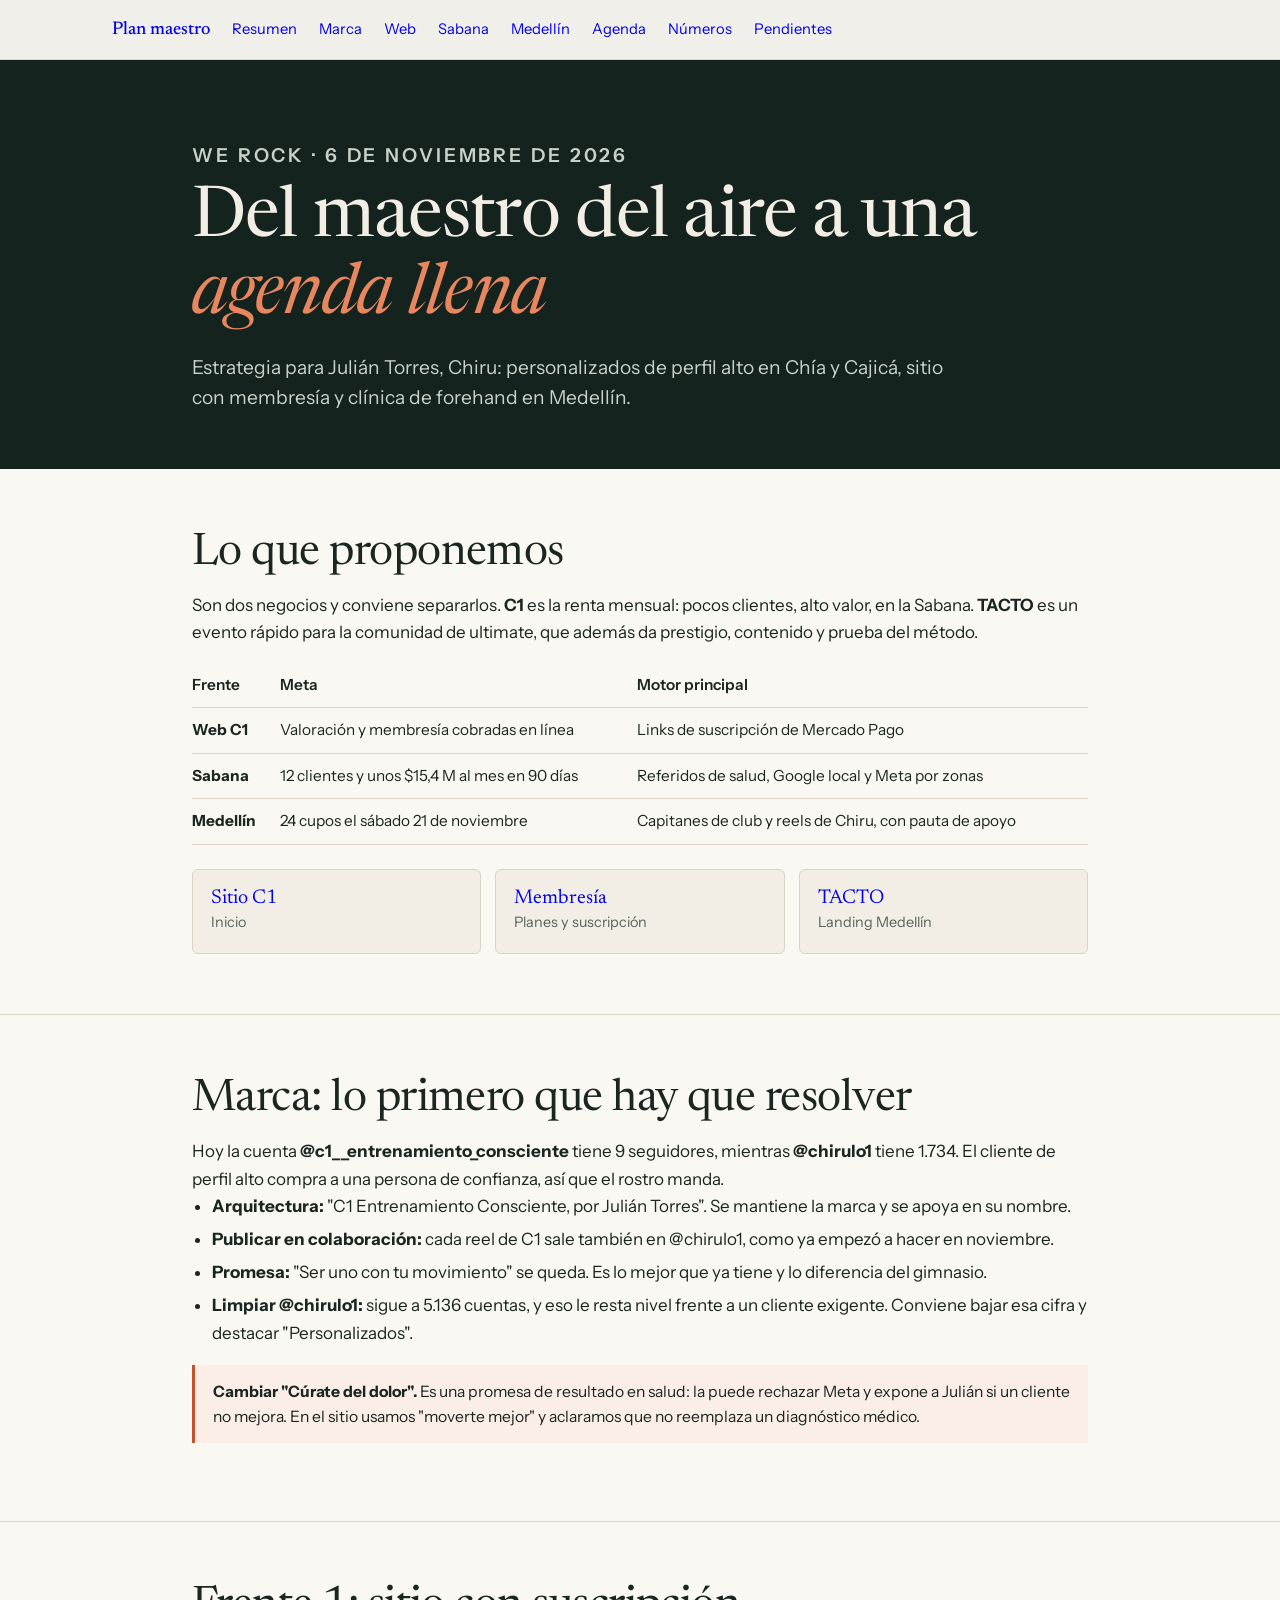
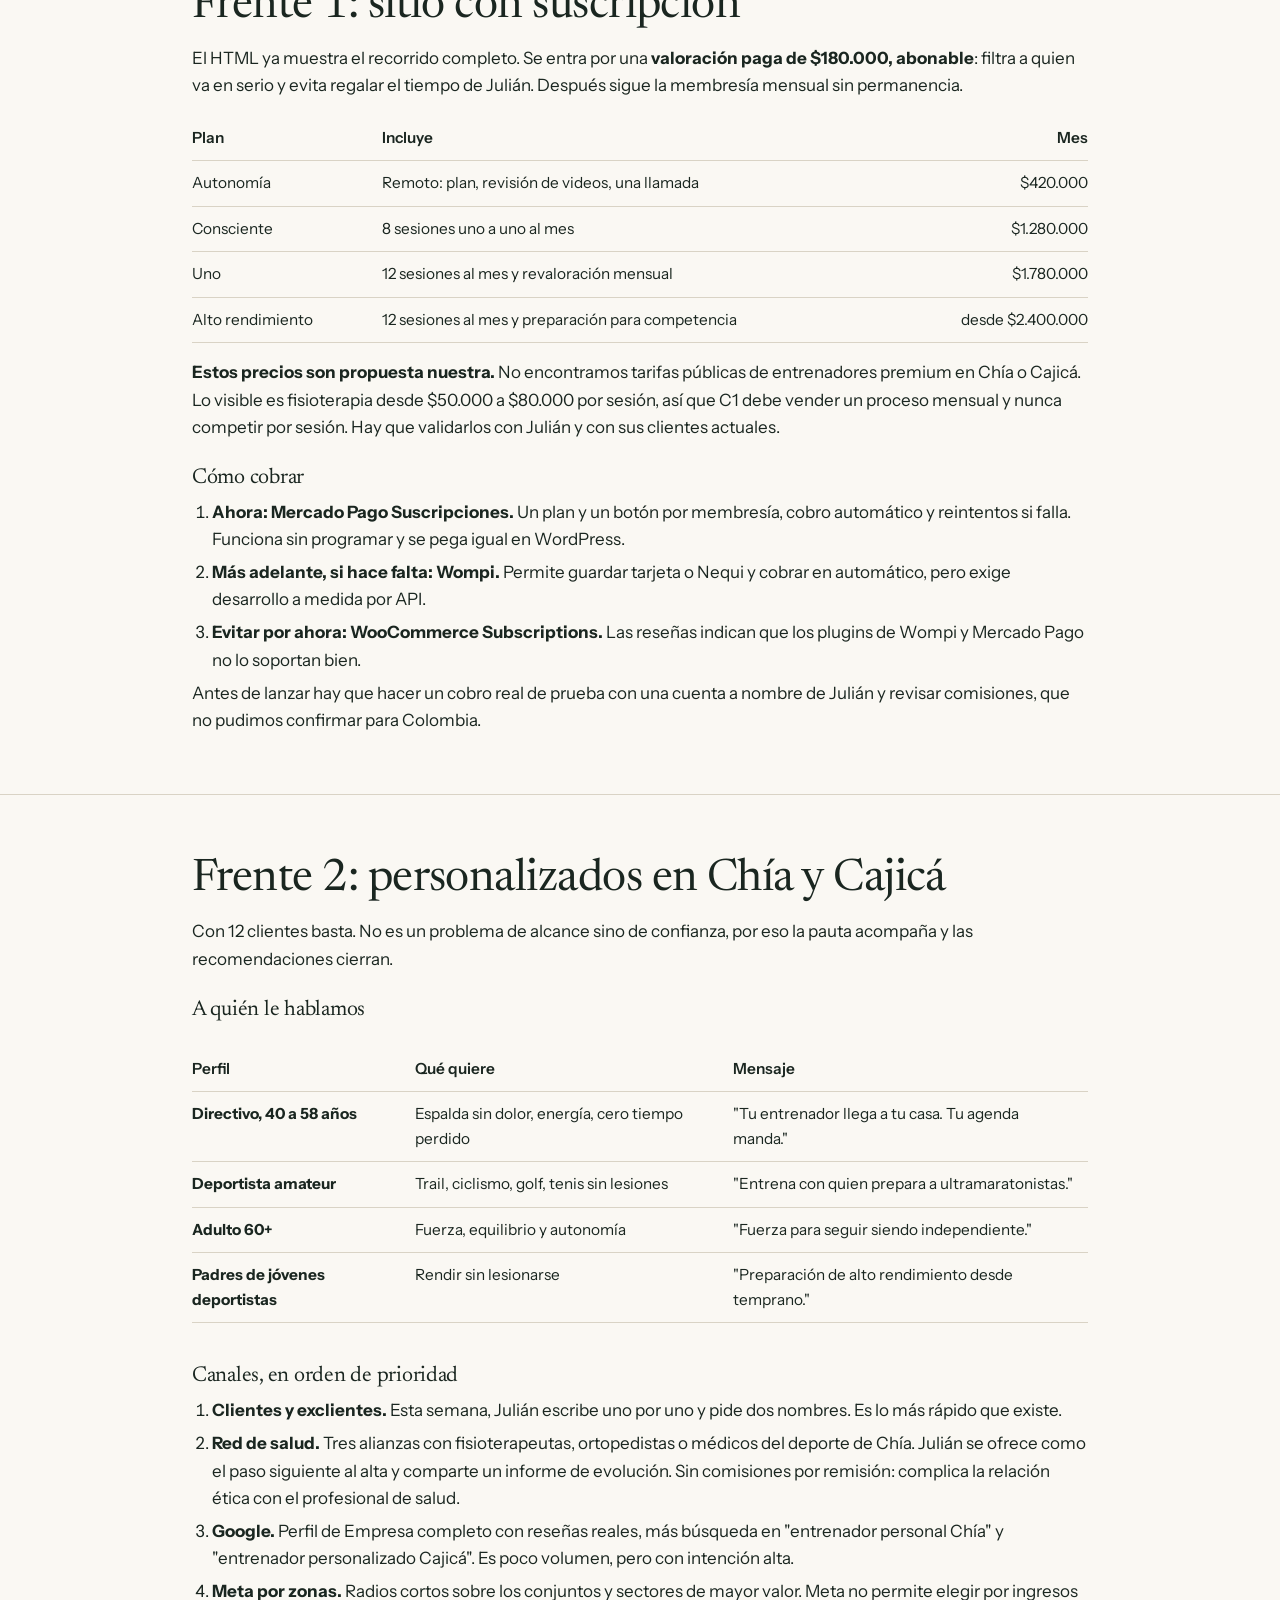
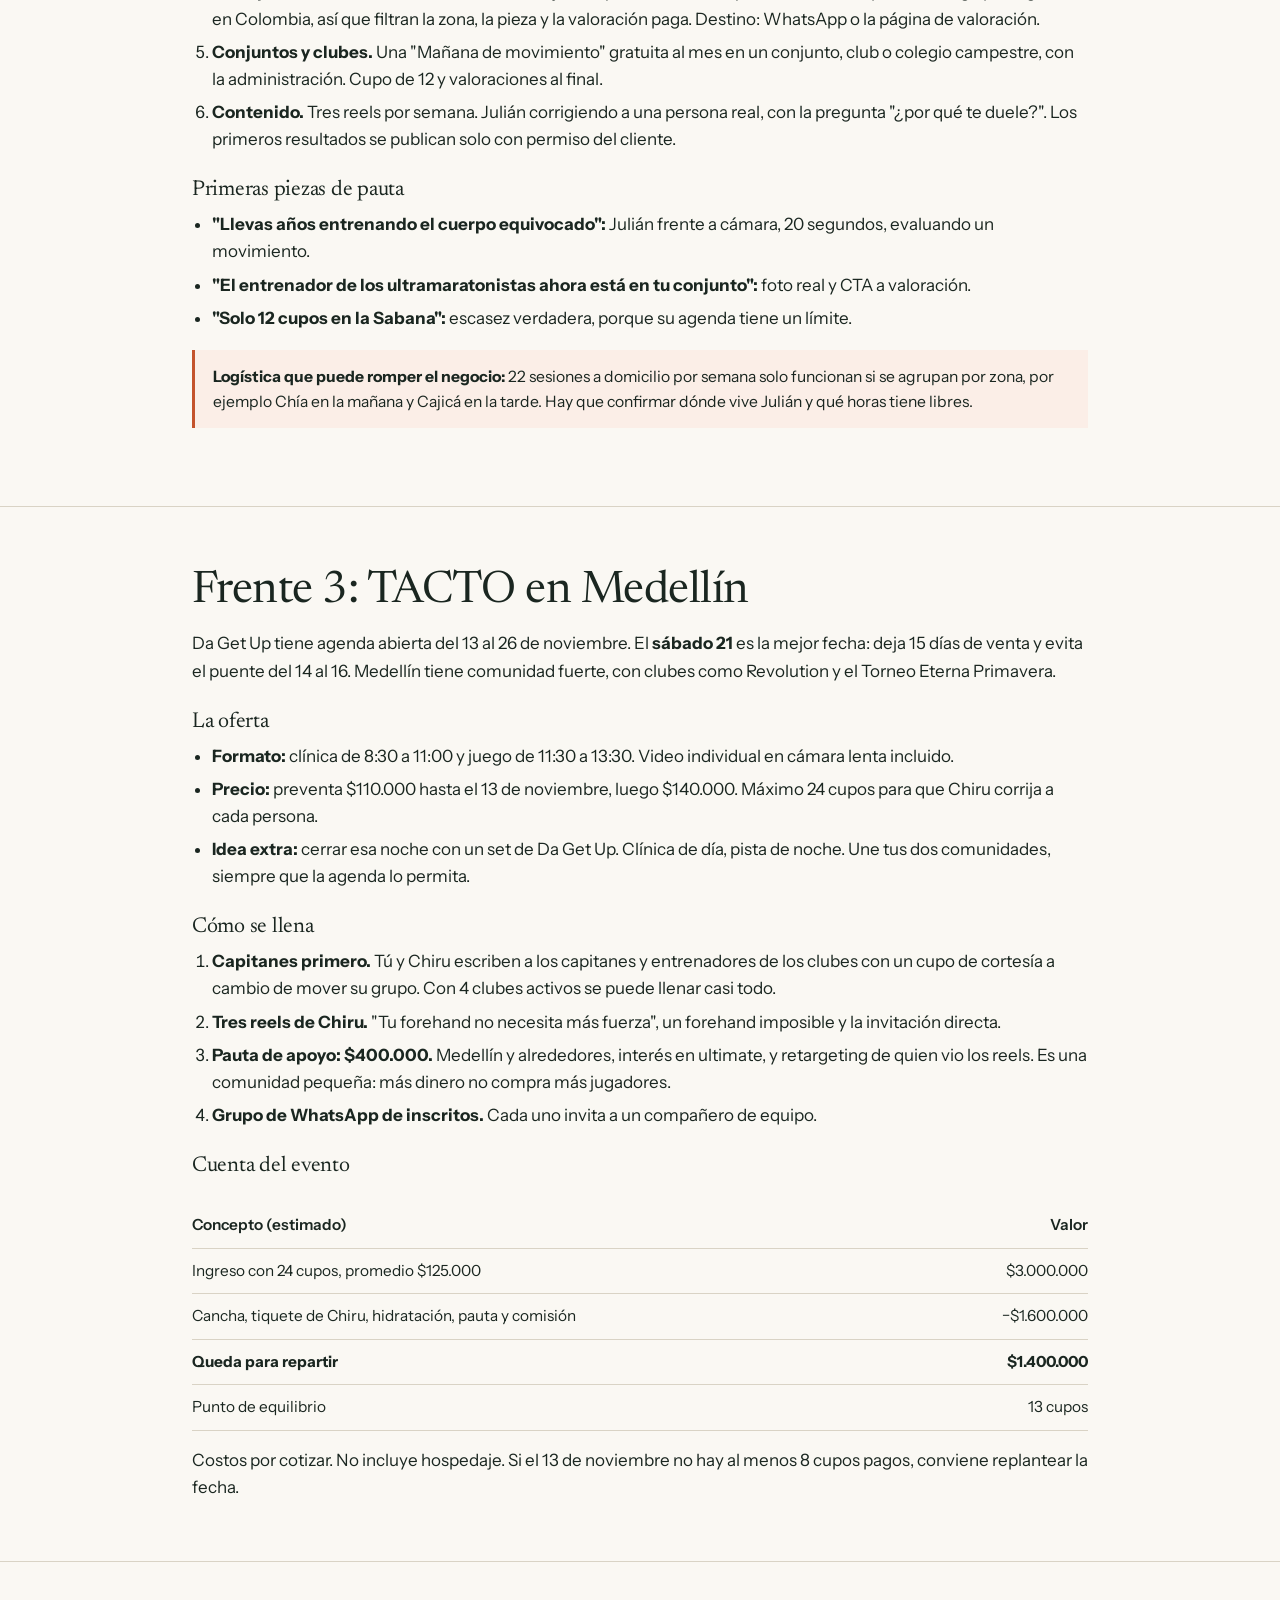
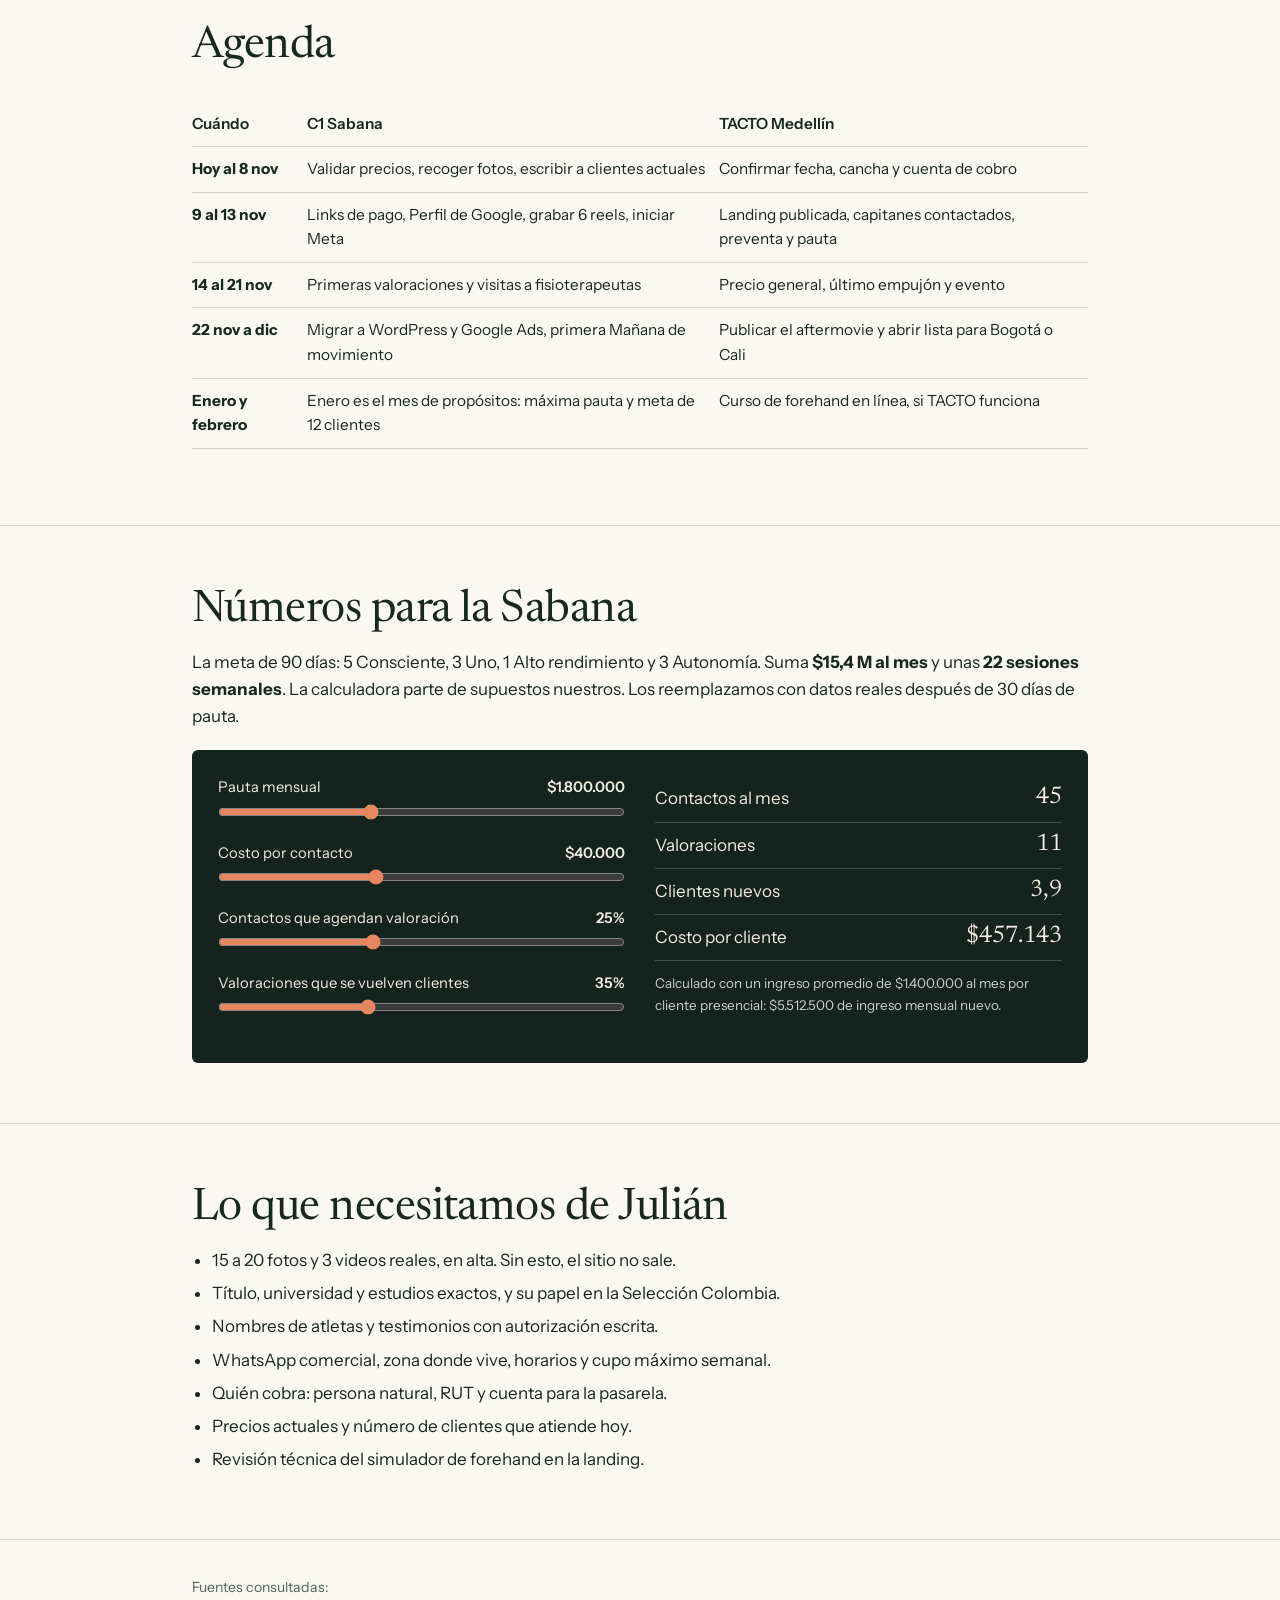
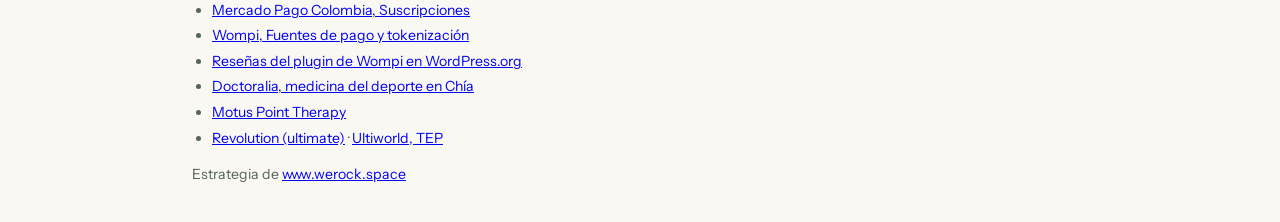
==== estrategia/index.html @ 550014c7 "Plan maestro Chiru: estrategia, demos y kit de arranque Co-Authored-By: Claude Opus 5.5 <noreply@ant" ====
<!DOCTYPE html>
<html lang="es-CO">
<head>
<meta charset="utf-8">
<meta name="viewport" content="width=device-width,initial-scale=1">
<title>Chiru · Estrategia We Rock</title>
<meta name="robots" content="noindex">
<link rel="preconnect" href="https://fonts.googleapis.com">
<link rel="preconnect" href="https://fonts.gstatic.com" crossorigin>
<link href="https://fonts.googleapis.com/css2?family=Instrument+Sans:wght@400;600&family=Newsreader:ital,opsz,wght@0,6..72,300..500;1,6..72,300..500&display=swap" rel="stylesheet">
<style>
:root{--pino:#14231d;--hueso:#f2eee5;--papel:#faf8f3;--linea:#d9d3c5;--arcilla:#c4532c;--texto:#1a2620;--suave:#55635b;--nav:60px}
*{box-sizing:border-box;margin:0}
html{scroll-behavior:smooth;scroll-padding-top:calc(var(--nav) + 16px)}
body{font:400 17px/1.6 'Instrument Sans',system-ui,sans-serif;color:var(--texto);background:var(--papel)}
h1,h2,h3{font-family:'Newsreader',Georgia,serif;font-weight:400;line-height:1.1;letter-spacing:-.012em}
h1{font-size:clamp(2.6rem,6vw,4.4rem)}
h2{font-size:clamp(1.9rem,3.6vw,2.8rem);margin-bottom:14px}
h3{font-size:1.35rem;margin:26px 0 8px}
em{color:var(--arcilla)}
.wrap{max-width:940px;margin:0 auto;padding:0 22px}
.nav{position:fixed;inset:0 0 auto 0;height:var(--nav);background:rgba(250,248,243,.96);border-bottom:1px solid var(--linea);z-index:20;overflow-x:auto}
.nav .wrap{max-width:1100px;height:100%;display:flex;align-items:center;gap:22px;white-space:nowrap;font-size:.92rem}
.nav a{text-decoration:none}.nav a:hover{color:var(--arcilla)}
.nav b{font-family:'Newsreader',serif;font-weight:500;font-size:1.15rem}
header.portada{padding:calc(var(--nav) + 64px) 0 56px;background:var(--pino);color:var(--hueso)}
header.portada p{color:#c9d2ca;font-size:1.2rem;margin-top:16px;max-width:60ch}
header.portada em{color:#e8875f}
.eyebrow{font-size:.76rem;font-weight:600;letter-spacing:.15em;text-transform:uppercase;color:#7b8f82;margin-bottom:10px}
section{padding:60px 0;border-bottom:1px solid var(--linea)}
p+p{margin-top:12px}
ul,ol{padding-left:20px}li{margin-bottom:6px}
.demos{display:grid;grid-template-columns:repeat(3,1fr);gap:14px;margin-top:24px}
.demos a{display:block;background:var(--hueso);border:1px solid var(--linea);border-radius:6px;padding:18px;text-decoration:none}
.demos a:hover{border-color:var(--arcilla)}
.demos b{display:block;font:400 1.25rem 'Newsreader',serif}
.demos span{font-size:.9rem;color:var(--suave)}
.alerta{background:#fbeee7;border-left:3px solid var(--arcilla);padding:14px 18px;margin:18px 0;font-size:.98rem}
table{width:100%;border-collapse:collapse;margin:16px 0;font-size:.96rem}
th,td{text-align:left;padding:10px 12px 10px 0;border-bottom:1px solid var(--linea);vertical-align:top}
th{font-weight:600}
td.n,th.n{text-align:right;white-space:nowrap;padding-right:0}
.scroll{overflow-x:auto}
.calc{background:var(--pino);color:var(--hueso);border-radius:6px;padding:26px;margin-top:20px;display:grid;grid-template-columns:1fr 1fr;gap:30px}
.calc label{display:block;font-size:.92rem;margin-bottom:14px}
.calc output{float:right;font-weight:600}
.calc input{width:100%;accent-color:#e8875f;margin-top:4px}
.res div{display:flex;justify-content:space-between;padding:9px 0;border-bottom:1px solid #3b5247}
.res strong{font:400 1.5rem 'Newsreader',serif}
.res small{display:block;color:#c9d2ca;margin-top:12px;font-size:.84rem}
footer{padding:36px 0;font-size:.88rem;color:var(--suave)}
footer li{margin-bottom:3px}
@media (max-width:720px){.demos,.calc{grid-template-columns:1fr}}
</style>
</head>
<body>
<div class="nav"><div class="wrap"><b><a href="../index.html">Plan maestro</a></b><a href="#resumen">Resumen</a><a href="#marca">Marca</a><a href="#web">Web</a><a href="#sabana">Sabana</a><a href="#medellin">Medellín</a><a href="#agenda">Agenda</a><a href="#numeros">Números</a><a href="#necesito">Pendientes</a></div></div>

<header class="portada"><div class="wrap">
  <p class="eyebrow">We Rock · 6 de noviembre de 2026</p>
  <h1>Del maestro del aire a una <em>agenda llena</em></h1>
  <p>Estrategia para Julián Torres, Chiru: personalizados de perfil alto en Chía y Cajicá, sitio con membresía y clínica de forehand en Medellín.</p>
</div></header>

<main>
<section id="resumen"><div class="wrap">
  <h2>Lo que proponemos</h2>
  <p>Son dos negocios y conviene separarlos. <b>C1</b> es la renta mensual: pocos clientes, alto valor, en la Sabana. <b>TACTO</b> es un evento rápido para la comunidad de ultimate, que además da prestigio, contenido y prueba del método.</p>
  <table>
    <tr><th>Frente</th><th>Meta</th><th>Motor principal</th></tr>
    <tr><td><b>Web C1</b></td><td>Valoración y membresía cobradas en línea</td><td>Links de suscripción de Mercado Pago</td></tr>
    <tr><td><b>Sabana</b></td><td>12 clientes y unos $15,4 M al mes en 90 días</td><td>Referidos de salud, Google local y Meta por zonas</td></tr>
    <tr><td><b>Medellín</b></td><td>24 cupos el sábado 21 de noviembre</td><td>Capitanes de club y reels de Chiru, con pauta de apoyo</td></tr>
  </table>
  <div class="demos">
    <a href="../sitio/index.html"><b>Sitio C1</b><span>Inicio</span></a>
    <a href="../sitio/membresia.html"><b>Membresía</b><span>Planes y suscripción</span></a>
    <a href="../medellin/index.html"><b>TACTO</b><span>Landing Medellín</span></a>
  </div>
</div></section>

<section id="marca"><div class="wrap">
  <h2>Marca: lo primero que hay que resolver</h2>
  <p>Hoy la cuenta <b>@c1__entrenamiento_consciente</b> tiene 9 seguidores, mientras <b>@chirulo1</b> tiene 1.734. El cliente de perfil alto compra a una persona de confianza, así que el rostro manda.</p>
  <ul>
    <li><b>Arquitectura:</b> "C1 Entrenamiento Consciente, por Julián Torres". Se mantiene la marca y se apoya en su nombre.</li>
    <li><b>Publicar en colaboración:</b> cada reel de C1 sale también en @chirulo1, como ya empezó a hacer en noviembre.</li>
    <li><b>Promesa:</b> "Ser uno con tu movimiento" se queda. Es lo mejor que ya tiene y lo diferencia del gimnasio.</li>
    <li><b>Limpiar @chirulo1:</b> sigue a 5.136 cuentas, y eso le resta nivel frente a un cliente exigente. Conviene bajar esa cifra y destacar "Personalizados".</li>
  </ul>
  <div class="alerta"><b>Cambiar "Cúrate del dolor".</b> Es una promesa de resultado en salud: la puede rechazar Meta y expone a Julián si un cliente no mejora. En el sitio usamos "moverte mejor" y aclaramos que no reemplaza un diagnóstico médico.</div>
</div></section>

<section id="web"><div class="wrap">
  <h2>Frente 1: sitio con suscripción</h2>
  <p>El HTML ya muestra el recorrido completo. Se entra por una <b>valoración paga de $180.000, abonable</b>: filtra a quien va en serio y evita regalar el tiempo de Julián. Después sigue la membresía mensual sin permanencia.</p>
  <div class="scroll"><table>
    <tr><th>Plan</th><th>Incluye</th><th class="n">Mes</th></tr>
    <tr><td>Autonomía</td><td>Remoto: plan, revisión de videos, una llamada</td><td class="n">$420.000</td></tr>
    <tr><td>Consciente</td><td>8 sesiones uno a uno al mes</td><td class="n">$1.280.000</td></tr>
    <tr><td>Uno</td><td>12 sesiones al mes y revaloración mensual</td><td class="n">$1.780.000</td></tr>
    <tr><td>Alto rendimiento</td><td>12 sesiones al mes y preparación para competencia</td><td class="n">desde $2.400.000</td></tr>
  </table></div>
  <p><b>Estos precios son propuesta nuestra.</b> No encontramos tarifas públicas de entrenadores premium en Chía o Cajicá. Lo visible es fisioterapia desde $50.000 a $80.000 por sesión, así que C1 debe vender un proceso mensual y nunca competir por sesión. Hay que validarlos con Julián y con sus clientes actuales.</p>
  <h3>Cómo cobrar</h3>
  <ol>
    <li><b>Ahora: Mercado Pago Suscripciones.</b> Un plan y un botón por membresía, cobro automático y reintentos si falla. Funciona sin programar y se pega igual en WordPress.</li>
    <li><b>Más adelante, si hace falta: Wompi.</b> Permite guardar tarjeta o Nequi y cobrar en automático, pero exige desarrollo a medida por API.</li>
    <li><b>Evitar por ahora: WooCommerce Subscriptions.</b> Las reseñas indican que los plugins de Wompi y Mercado Pago no lo soportan bien.</li>
  </ol>
  <p>Antes de lanzar hay que hacer un cobro real de prueba con una cuenta a nombre de Julián y revisar comisiones, que no pudimos confirmar para Colombia.</p>
</div></section>

<section id="sabana"><div class="wrap">
  <h2>Frente 2: personalizados en Chía y Cajicá</h2>
  <p>Con 12 clientes basta. No es un problema de alcance sino de confianza, por eso la pauta acompaña y las recomendaciones cierran.</p>
  <h3>A quién le hablamos</h3>
  <div class="scroll"><table>
    <tr><th>Perfil</th><th>Qué quiere</th><th>Mensaje</th></tr>
    <tr><td><b>Directivo, 40 a 58 años</b></td><td>Espalda sin dolor, energía, cero tiempo perdido</td><td>"Tu entrenador llega a tu casa. Tu agenda manda."</td></tr>
    <tr><td><b>Deportista amateur</b></td><td>Trail, ciclismo, golf, tenis sin lesiones</td><td>"Entrena con quien prepara a ultramaratonistas."</td></tr>
    <tr><td><b>Adulto 60+</b></td><td>Fuerza, equilibrio y autonomía</td><td>"Fuerza para seguir siendo independiente."</td></tr>
    <tr><td><b>Padres de jóvenes deportistas</b></td><td>Rendir sin lesionarse</td><td>"Preparación de alto rendimiento desde temprano."</td></tr>
  </table></div>
  <h3>Canales, en orden de prioridad</h3>
  <ol>
    <li><b>Clientes y exclientes.</b> Esta semana, Julián escribe uno por uno y pide dos nombres. Es lo más rápido que existe.</li>
    <li><b>Red de salud.</b> Tres alianzas con fisioterapeutas, ortopedistas o médicos del deporte de Chía. Julián se ofrece como el paso siguiente al alta y comparte un informe de evolución. Sin comisiones por remisión: complica la relación ética con el profesional de salud.</li>
    <li><b>Google.</b> Perfil de Empresa completo con reseñas reales, más búsqueda en "entrenador personal Chía" y "entrenador personalizado Cajicá". Es poco volumen, pero con intención alta.</li>
    <li><b>Meta por zonas.</b> Radios cortos sobre los conjuntos y sectores de mayor valor. Meta no permite elegir por ingresos en Colombia, así que filtran la zona, la pieza y la valoración paga. Destino: WhatsApp o la página de valoración.</li>
    <li><b>Conjuntos y clubes.</b> Una "Mañana de movimiento" gratuita al mes en un conjunto, club o colegio campestre, con la administración. Cupo de 12 y valoraciones al final.</li>
    <li><b>Contenido.</b> Tres reels por semana. Julián corrigiendo a una persona real, con la pregunta "¿por qué te duele?". Los primeros resultados se publican solo con permiso del cliente.</li>
  </ol>
  <h3>Primeras piezas de pauta</h3>
  <ul>
    <li><b>"Llevas años entrenando el cuerpo equivocado":</b> Julián frente a cámara, 20 segundos, evaluando un movimiento.</li>
    <li><b>"El entrenador de los ultramaratonistas ahora está en tu conjunto":</b> foto real y CTA a valoración.</li>
    <li><b>"Solo 12 cupos en la Sabana":</b> escasez verdadera, porque su agenda tiene un límite.</li>
  </ul>
  <div class="alerta"><b>Logística que puede romper el negocio:</b> 22 sesiones a domicilio por semana solo funcionan si se agrupan por zona, por ejemplo Chía en la mañana y Cajicá en la tarde. Hay que confirmar dónde vive Julián y qué horas tiene libres.</div>
</div></section>

<section id="medellin"><div class="wrap">
  <h2>Frente 3: TACTO en Medellín</h2>
  <p>Da Get Up tiene agenda abierta del 13 al 26 de noviembre. El <b>sábado 21</b> es la mejor fecha: deja 15 días de venta y evita el puente del 14 al 16. Medellín tiene comunidad fuerte, con clubes como Revolution y el Torneo Eterna Primavera.</p>
  <h3>La oferta</h3>
  <ul>
    <li><b>Formato:</b> clínica de 8:30 a 11:00 y juego de 11:30 a 13:30. Video individual en cámara lenta incluido.</li>
    <li><b>Precio:</b> preventa $110.000 hasta el 13 de noviembre, luego $140.000. Máximo 24 cupos para que Chiru corrija a cada persona.</li>
    <li><b>Idea extra:</b> cerrar esa noche con un set de Da Get Up. Clínica de día, pista de noche. Une tus dos comunidades, siempre que la agenda lo permita.</li>
  </ul>
  <h3>Cómo se llena</h3>
  <ol>
    <li><b>Capitanes primero.</b> Tú y Chiru escriben a los capitanes y entrenadores de los clubes con un cupo de cortesía a cambio de mover su grupo. Con 4 clubes activos se puede llenar casi todo.</li>
    <li><b>Tres reels de Chiru.</b> "Tu forehand no necesita más fuerza", un forehand imposible y la invitación directa.</li>
    <li><b>Pauta de apoyo: $400.000.</b> Medellín y alrededores, interés en ultimate, y retargeting de quien vio los reels. Es una comunidad pequeña: más dinero no compra más jugadores.</li>
    <li><b>Grupo de WhatsApp de inscritos.</b> Cada uno invita a un compañero de equipo.</li>
  </ol>
  <h3>Cuenta del evento</h3>
  <div class="scroll"><table>
    <tr><th>Concepto (estimado)</th><th class="n">Valor</th></tr>
    <tr><td>Ingreso con 24 cupos, promedio $125.000</td><td class="n">$3.000.000</td></tr>
    <tr><td>Cancha, tiquete de Chiru, hidratación, pauta y comisión</td><td class="n">−$1.600.000</td></tr>
    <tr><td><b>Queda para repartir</b></td><td class="n"><b>$1.400.000</b></td></tr>
    <tr><td>Punto de equilibrio</td><td class="n">13 cupos</td></tr>
  </table></div>
  <p>Costos por cotizar. No incluye hospedaje. Si el 13 de noviembre no hay al menos 8 cupos pagos, conviene replantear la fecha.</p>
</div></section>

<section id="agenda"><div class="wrap">
  <h2>Agenda</h2>
  <div class="scroll"><table>
    <tr><th>Cuándo</th><th>C1 Sabana</th><th>TACTO Medellín</th></tr>
    <tr><td><b>Hoy al 8 nov</b></td><td>Validar precios, recoger fotos, escribir a clientes actuales</td><td>Confirmar fecha, cancha y cuenta de cobro</td></tr>
    <tr><td><b>9 al 13 nov</b></td><td>Links de pago, Perfil de Google, grabar 6 reels, iniciar Meta</td><td>Landing publicada, capitanes contactados, preventa y pauta</td></tr>
    <tr><td><b>14 al 21 nov</b></td><td>Primeras valoraciones y visitas a fisioterapeutas</td><td>Precio general, último empujón y evento</td></tr>
    <tr><td><b>22 nov a dic</b></td><td>Migrar a WordPress y Google Ads, primera Mañana de movimiento</td><td>Publicar el aftermovie y abrir lista para Bogotá o Cali</td></tr>
    <tr><td><b>Enero y febrero</b></td><td>Enero es el mes de propósitos: máxima pauta y meta de 12 clientes</td><td>Curso de forehand en línea, si TACTO funciona</td></tr>
  </table></div>
</div></section>

<section id="numeros"><div class="wrap">
  <h2>Números para la Sabana</h2>
  <p>La meta de 90 días: 5 Consciente, 3 Uno, 1 Alto rendimiento y 3 Autonomía. Suma <b>$15,4 M al mes</b> y unas <b>22 sesiones semanales</b>. La calculadora parte de supuestos nuestros. Los reemplazamos con datos reales después de 30 días de pauta.</p>
  <div class="calc">
    <div>
      <label>Pauta mensual <output id="o-p"></output><input id="p" type="range" min="500000" max="4000000" step="100000" value="1800000"></label>
      <label>Costo por contacto <output id="o-c"></output><input id="c" type="range" min="15000" max="80000" step="5000" value="40000"></label>
      <label>Contactos que agendan valoración <output id="o-v"></output><input id="v" type="range" min="10" max="50" step="5" value="25"></label>
      <label>Valoraciones que se vuelven clientes <output id="o-k"></output><input id="k" type="range" min="15" max="70" step="5" value="35"></label>
    </div>
    <div class="res">
      <div><span>Contactos al mes</span><strong id="r1"></strong></div>
      <div><span>Valoraciones</span><strong id="r2"></strong></div>
      <div><span>Clientes nuevos</span><strong id="r3"></strong></div>
      <div><span>Costo por cliente</span><strong id="r4"></strong></div>
      <small>Calculado con un ingreso promedio de $1.400.000 al mes por cliente presencial: <span id="r5"></span></small>
    </div>
  </div>
</div></section>

<section id="necesito"><div class="wrap">
  <h2>Lo que necesitamos de Julián</h2>
  <ul>
    <li>15 a 20 fotos y 3 videos reales, en alta. Sin esto, el sitio no sale.</li>
    <li>Título, universidad y estudios exactos, y su papel en la Selección Colombia.</li>
    <li>Nombres de atletas y testimonios con autorización escrita.</li>
    <li>WhatsApp comercial, zona donde vive, horarios y cupo máximo semanal.</li>
    <li>Quién cobra: persona natural, RUT y cuenta para la pasarela.</li>
    <li>Precios actuales y número de clientes que atiende hoy.</li>
    <li>Revisión técnica del simulador de forehand en la landing.</li>
  </ul>
</div></section>
</main>

<footer><div class="wrap">
  <p>Fuentes consultadas:</p>
  <ul>
    <li><a href="https://www.mercadopago.com.co/herramientas-para-vender/suscripciones">Mercado Pago Colombia, Suscripciones</a></li>
    <li><a href="https://docs.wompi.co/docs/en/fuentes-de-pago">Wompi, Fuentes de pago y tokenización</a></li>
    <li><a href="https://wordpress.org/plugins/?p=115707">Reseñas del plugin de Wompi en WordPress.org</a></li>
    <li><a href="https://www.doctoralia.co/clinicas/medicina-del-deporte/chia">Doctoralia, medicina del deporte en Chía</a></li>
    <li><a href="https://agendapro.com/site/co/motuspointherapy/456451">Motus Point Therapy</a></li>
    <li><a href="https://www.wikipedia.com/wiki/Medellin_Revolution">Revolution (ultimate)</a> · <a href="https://ultiworld.com/2019/04/17/time-tep-get-excited-colombian-mega-tournament/">Ultiworld, TEP</a></li>
  </ul>
  <p style="margin-top:14px">Estrategia de <a href="https://www.werock.space">www.werock.space</a></p>
</div></footer>

<script>
const $=id=>document.getElementById(id),cop=n=>'$'+Math.round(n).toLocaleString('es-CO');
function calc(){
  const p=+$('p').value,c=+$('c').value,v=+$('v').value/100,k=+$('k').value/100;
  $('o-p').textContent=cop(p);$('o-c').textContent=cop(c);$('o-v').textContent=$('v').value+'%';$('o-k').textContent=$('k').value+'%';
  const l=p/c,val=l*v,cl=val*k;
  $('r1').textContent=Math.round(l);$('r2').textContent=Math.round(val);$('r3').textContent=cl.toFixed(1).replace('.',',');
  $('r4').textContent=cl?cop(p/cl):'—';
  $('r5').textContent=cop(cl*1400000)+' de ingreso mensual nuevo.';
}
['p','c','v','k'].forEach(i=>$(i).addEventListener('input',calc));calc();
</script>
</body>
</html>
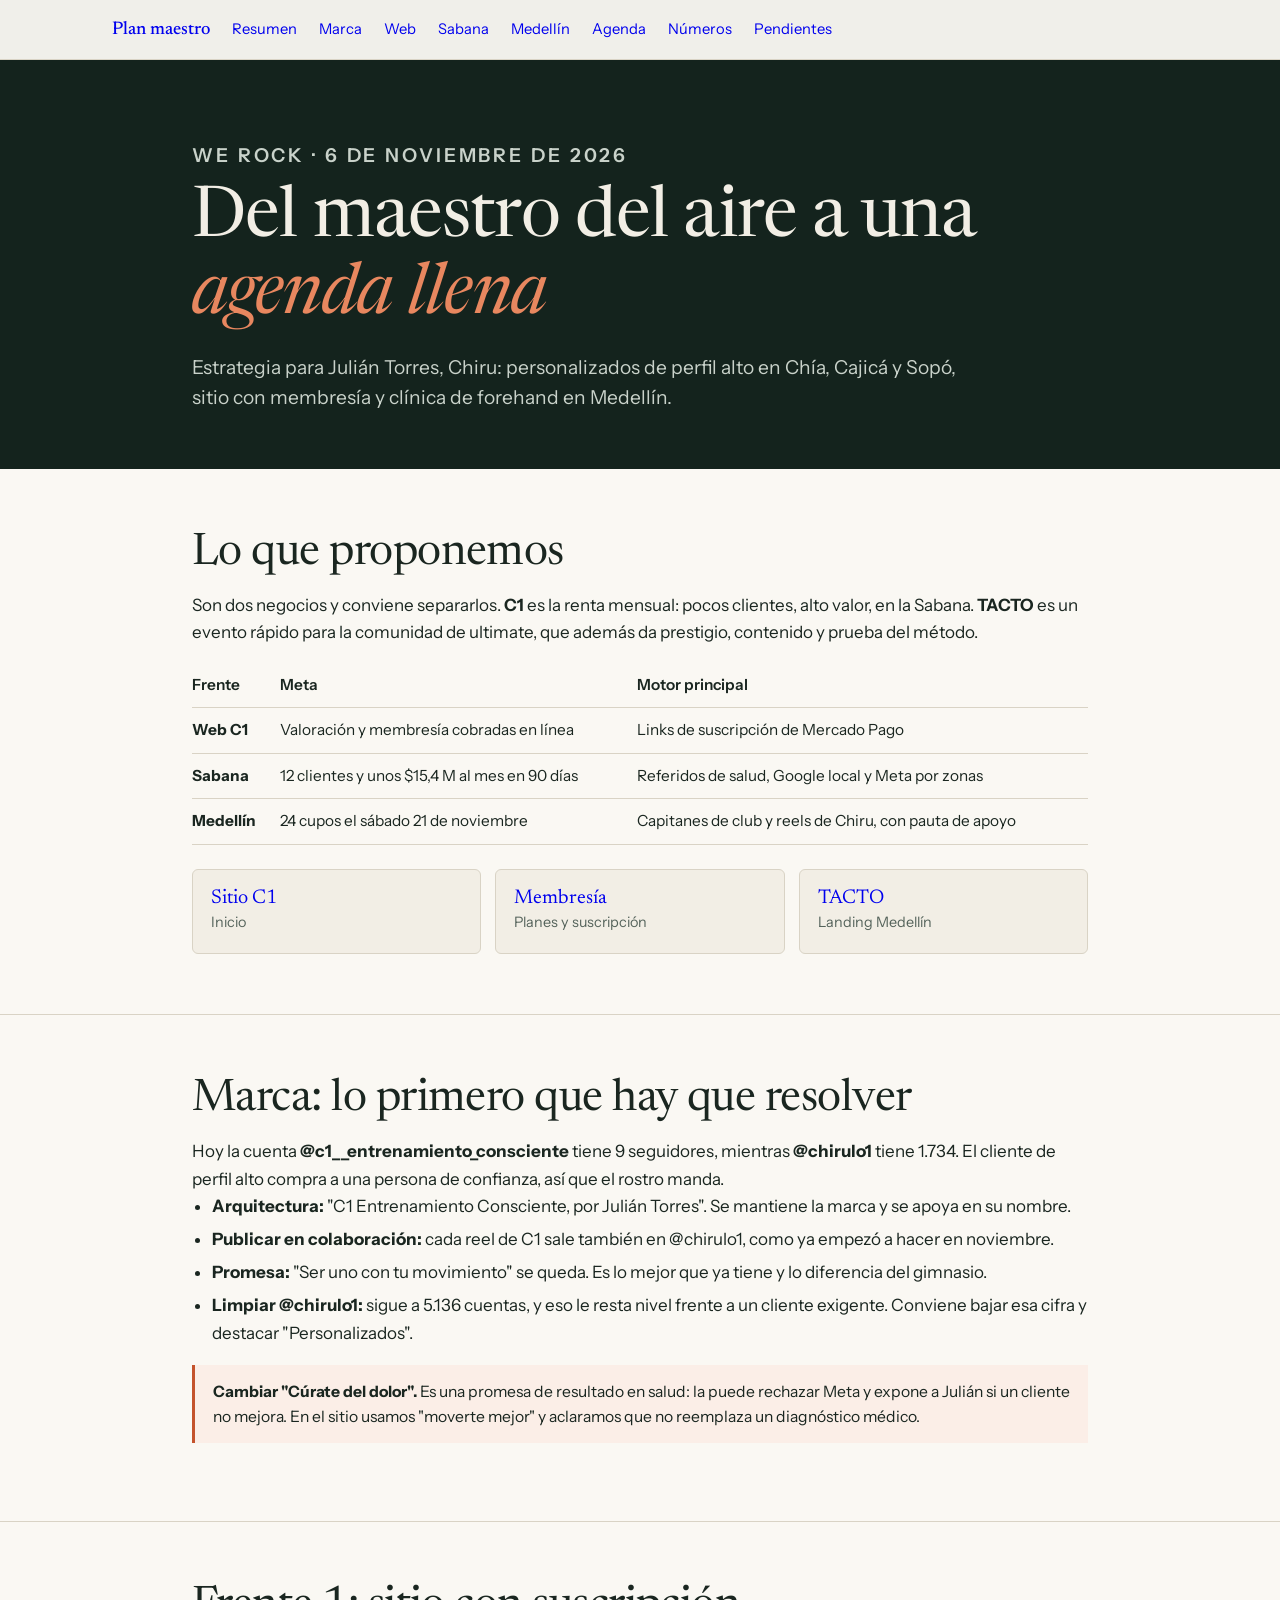
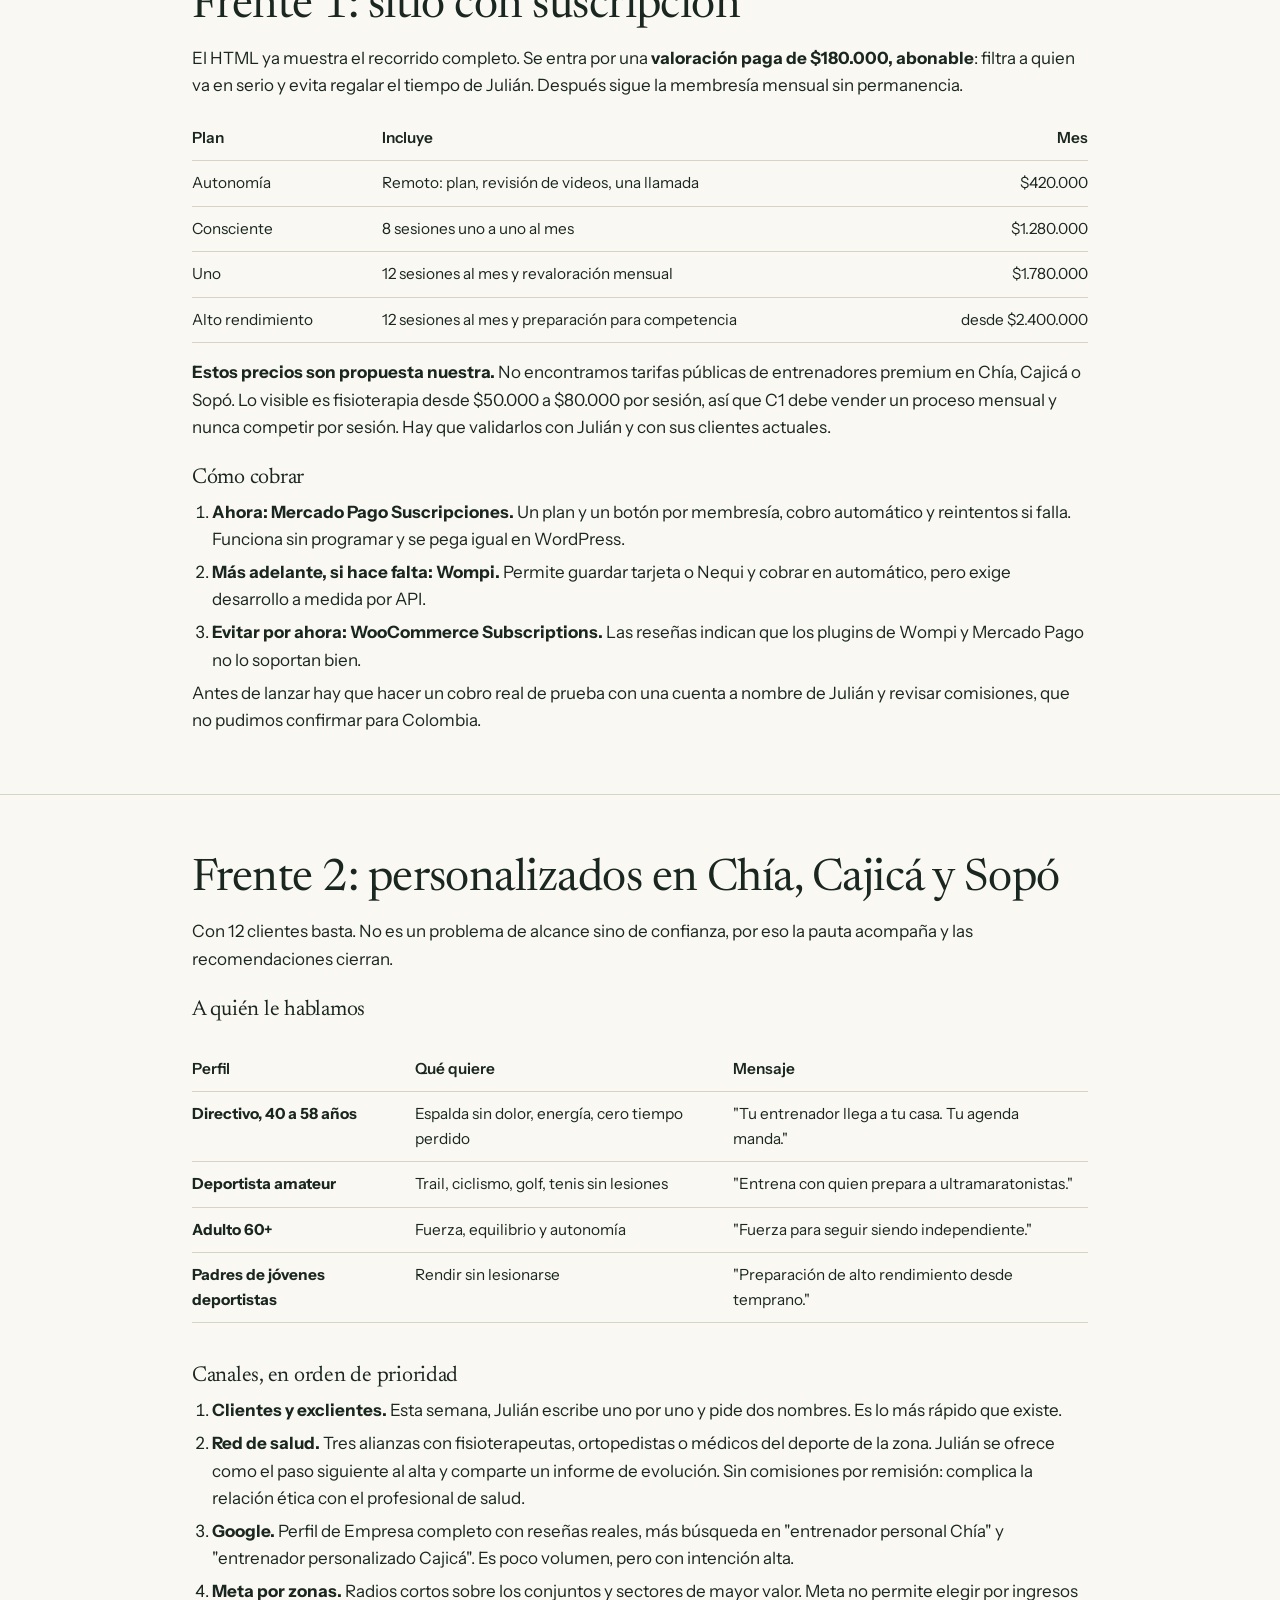
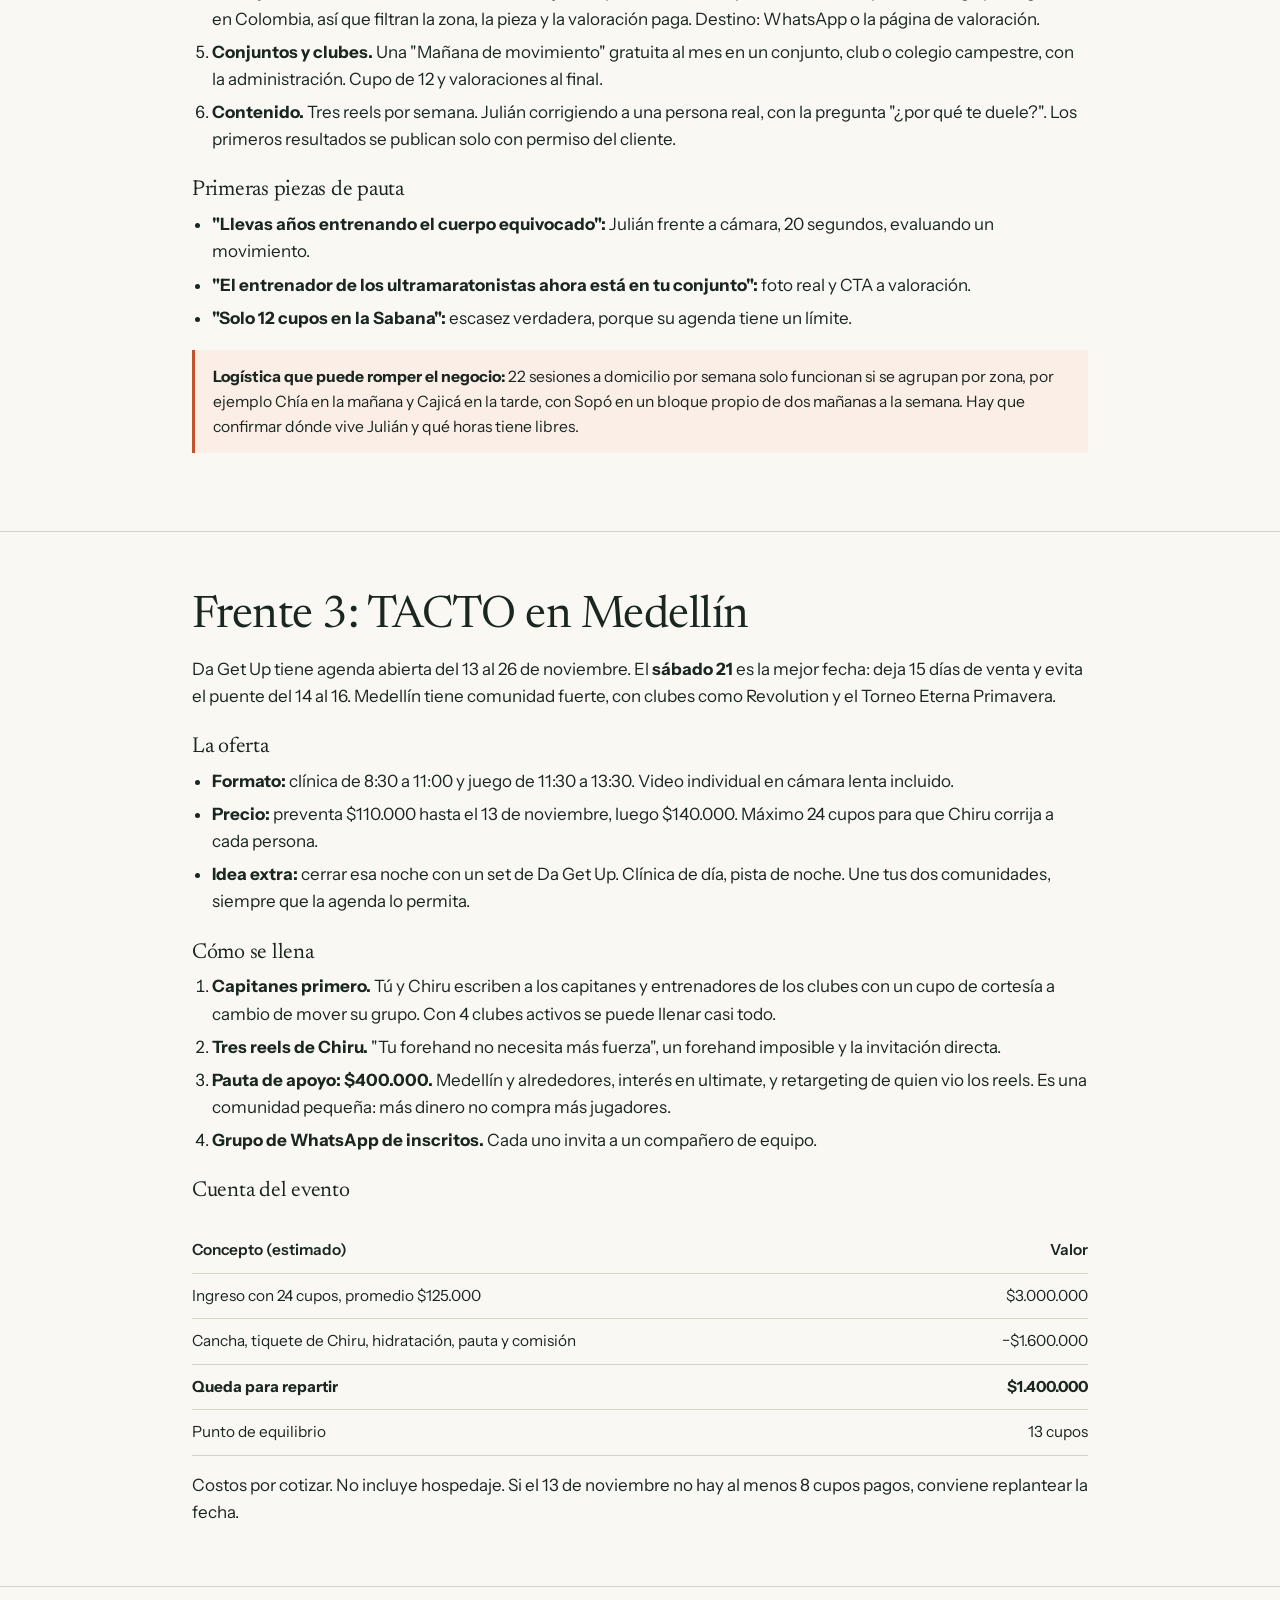
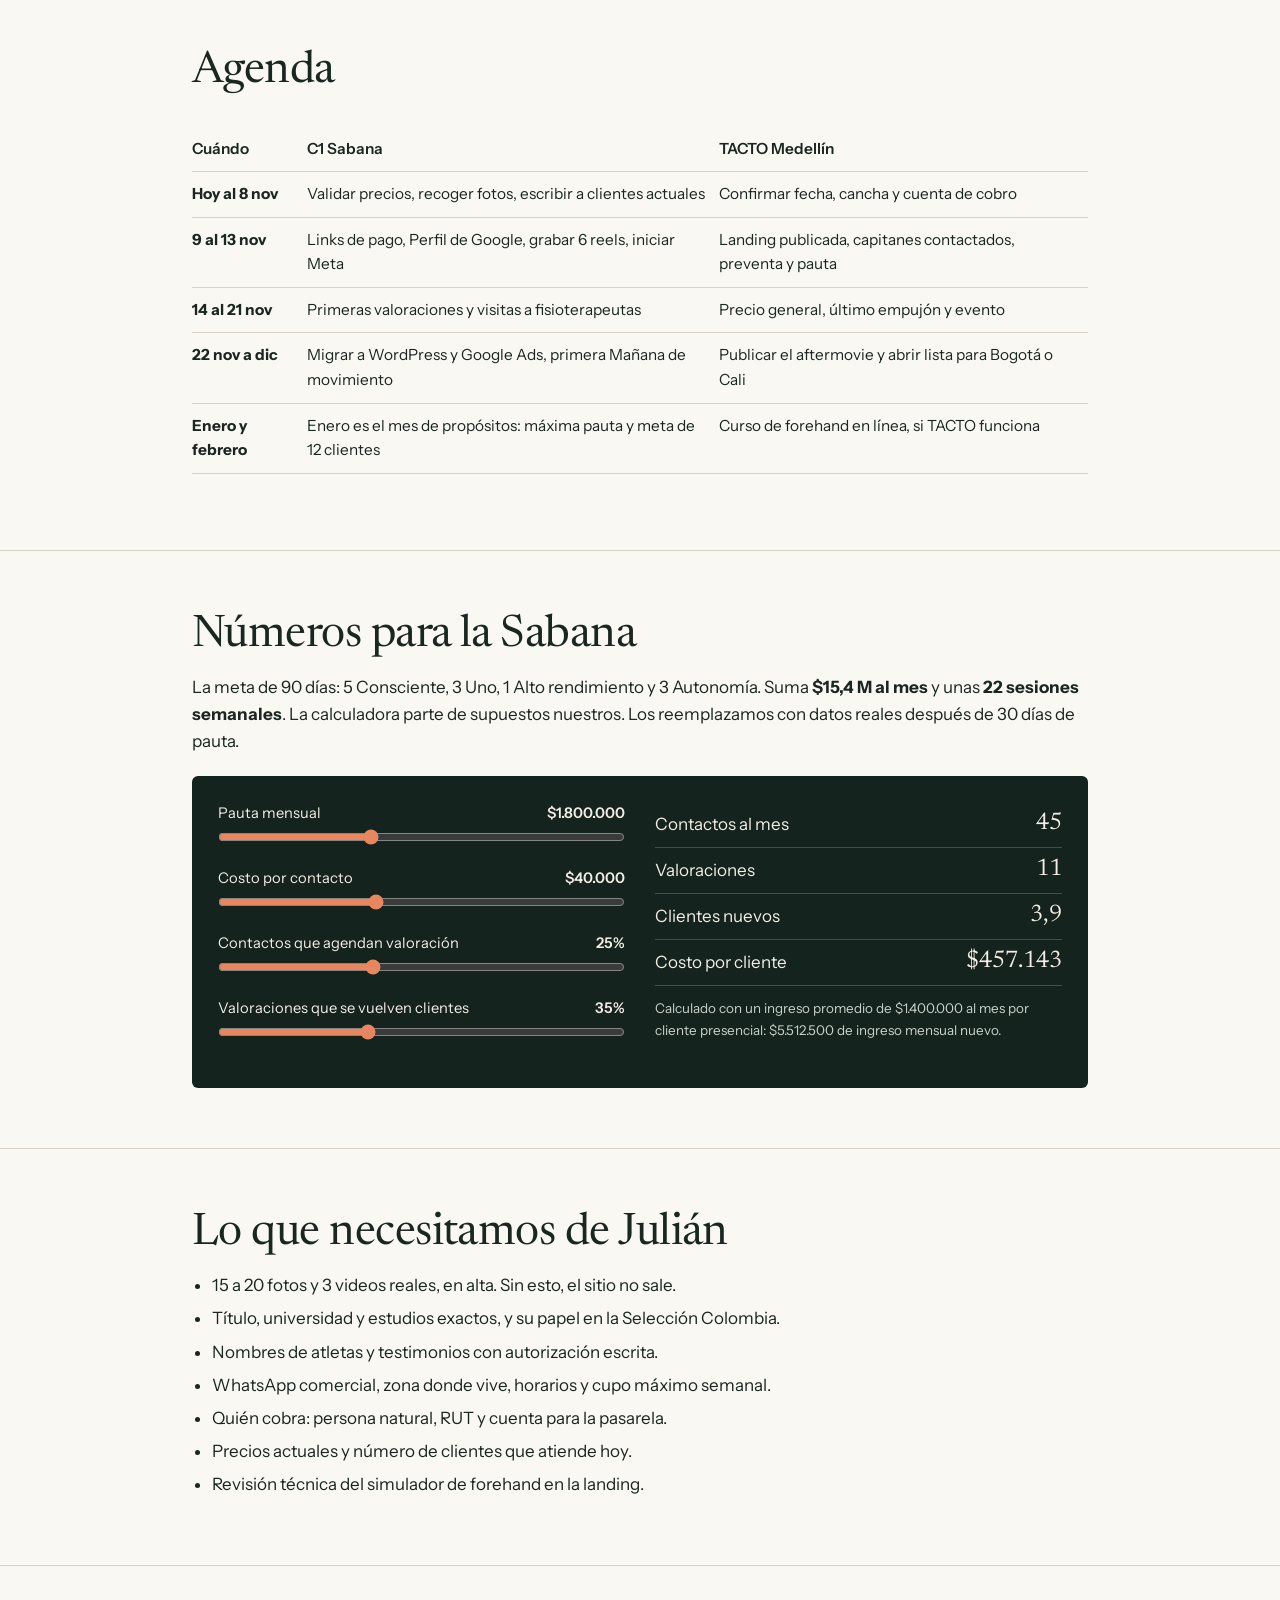
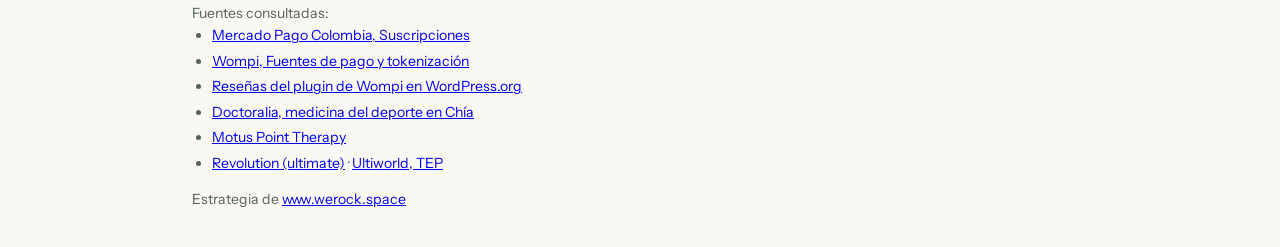
==== commit 3c54adf6: "Fecha TACTO confirmada, piezas gráficas y Sopó en el mercado Co-Authored-By: Claude Opus 5.5 <norepl" ====
--- a/estrategia/index.html
+++ b/estrategia/index.html
@@ -59,7 +59,7 @@
 <header class="portada"><div class="wrap">
   <p class="eyebrow">We Rock · 6 de noviembre de 2026</p>
   <h1>Del maestro del aire a una <em>agenda llena</em></h1>
-  <p>Estrategia para Julián Torres, Chiru: personalizados de perfil alto en Chía y Cajicá, sitio con membresía y clínica de forehand en Medellín.</p>
+  <p>Estrategia para Julián Torres, Chiru: personalizados de perfil alto en Chía, Cajicá y Sopó, sitio con membresía y clínica de forehand en Medellín.</p>
 </div></header>
 
 <main>
@@ -101,7 +101,7 @@
     <tr><td>Uno</td><td>12 sesiones al mes y revaloración mensual</td><td class="n">$1.780.000</td></tr>
     <tr><td>Alto rendimiento</td><td>12 sesiones al mes y preparación para competencia</td><td class="n">desde $2.400.000</td></tr>
   </table></div>
-  <p><b>Estos precios son propuesta nuestra.</b> No encontramos tarifas públicas de entrenadores premium en Chía o Cajicá. Lo visible es fisioterapia desde $50.000 a $80.000 por sesión, así que C1 debe vender un proceso mensual y nunca competir por sesión. Hay que validarlos con Julián y con sus clientes actuales.</p>
+  <p><b>Estos precios son propuesta nuestra.</b> No encontramos tarifas públicas de entrenadores premium en Chía, Cajicá o Sopó. Lo visible es fisioterapia desde $50.000 a $80.000 por sesión, así que C1 debe vender un proceso mensual y nunca competir por sesión. Hay que validarlos con Julián y con sus clientes actuales.</p>
   <h3>Cómo cobrar</h3>
   <ol>
     <li><b>Ahora: Mercado Pago Suscripciones.</b> Un plan y un botón por membresía, cobro automático y reintentos si falla. Funciona sin programar y se pega igual en WordPress.</li>
@@ -112,7 +112,7 @@
 </div></section>
 
 <section id="sabana"><div class="wrap">
-  <h2>Frente 2: personalizados en Chía y Cajicá</h2>
+  <h2>Frente 2: personalizados en Chía, Cajicá y Sopó</h2>
   <p>Con 12 clientes basta. No es un problema de alcance sino de confianza, por eso la pauta acompaña y las recomendaciones cierran.</p>
   <h3>A quién le hablamos</h3>
   <div class="scroll"><table>
@@ -125,7 +125,7 @@
   <h3>Canales, en orden de prioridad</h3>
   <ol>
     <li><b>Clientes y exclientes.</b> Esta semana, Julián escribe uno por uno y pide dos nombres. Es lo más rápido que existe.</li>
-    <li><b>Red de salud.</b> Tres alianzas con fisioterapeutas, ortopedistas o médicos del deporte de Chía. Julián se ofrece como el paso siguiente al alta y comparte un informe de evolución. Sin comisiones por remisión: complica la relación ética con el profesional de salud.</li>
+    <li><b>Red de salud.</b> Tres alianzas con fisioterapeutas, ortopedistas o médicos del deporte de la zona. Julián se ofrece como el paso siguiente al alta y comparte un informe de evolución. Sin comisiones por remisión: complica la relación ética con el profesional de salud.</li>
     <li><b>Google.</b> Perfil de Empresa completo con reseñas reales, más búsqueda en "entrenador personal Chía" y "entrenador personalizado Cajicá". Es poco volumen, pero con intención alta.</li>
     <li><b>Meta por zonas.</b> Radios cortos sobre los conjuntos y sectores de mayor valor. Meta no permite elegir por ingresos en Colombia, así que filtran la zona, la pieza y la valoración paga. Destino: WhatsApp o la página de valoración.</li>
     <li><b>Conjuntos y clubes.</b> Una "Mañana de movimiento" gratuita al mes en un conjunto, club o colegio campestre, con la administración. Cupo de 12 y valoraciones al final.</li>
@@ -137,7 +137,7 @@
     <li><b>"El entrenador de los ultramaratonistas ahora está en tu conjunto":</b> foto real y CTA a valoración.</li>
     <li><b>"Solo 12 cupos en la Sabana":</b> escasez verdadera, porque su agenda tiene un límite.</li>
   </ul>
-  <div class="alerta"><b>Logística que puede romper el negocio:</b> 22 sesiones a domicilio por semana solo funcionan si se agrupan por zona, por ejemplo Chía en la mañana y Cajicá en la tarde. Hay que confirmar dónde vive Julián y qué horas tiene libres.</div>
+  <div class="alerta"><b>Logística que puede romper el negocio:</b> 22 sesiones a domicilio por semana solo funcionan si se agrupan por zona, por ejemplo Chía en la mañana y Cajicá en la tarde, con Sopó en un bloque propio de dos mañanas a la semana. Hay que confirmar dónde vive Julián y qué horas tiene libres.</div>
 </div></section>
 
 <section id="medellin"><div class="wrap">
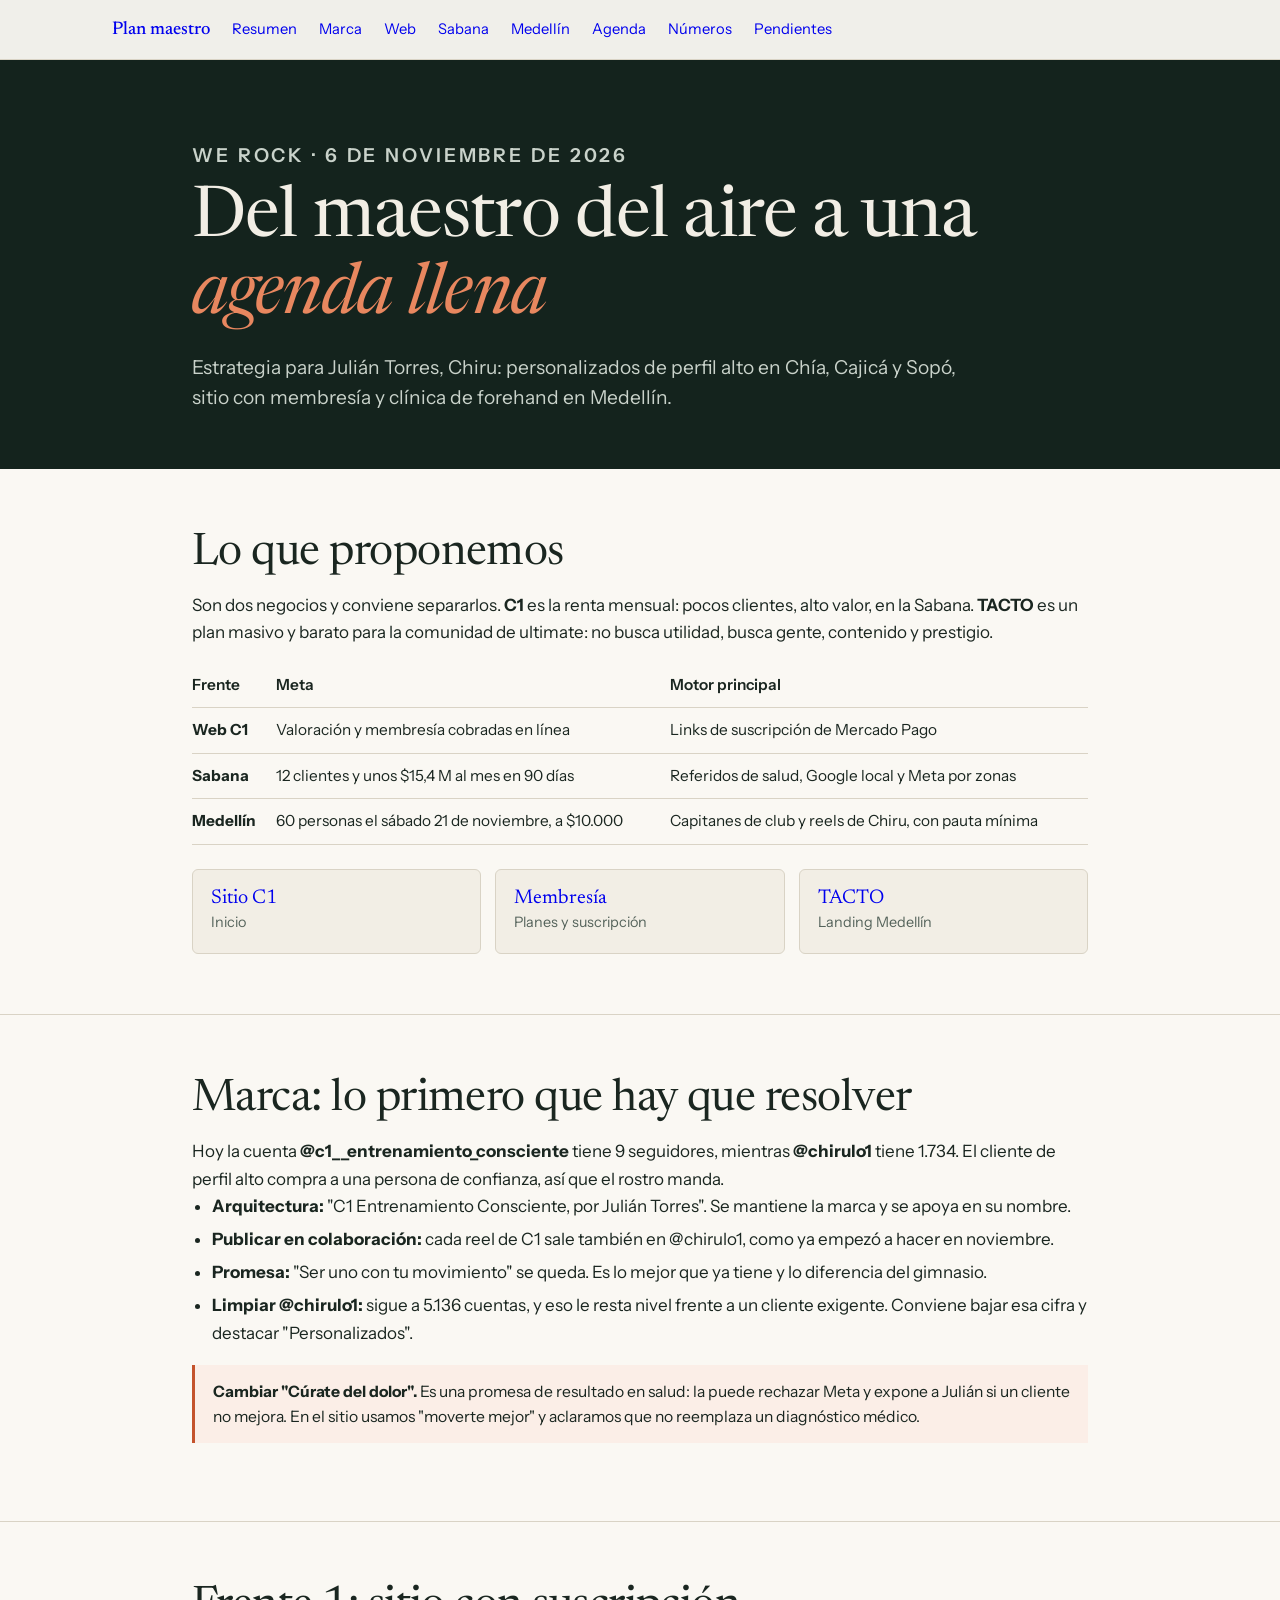
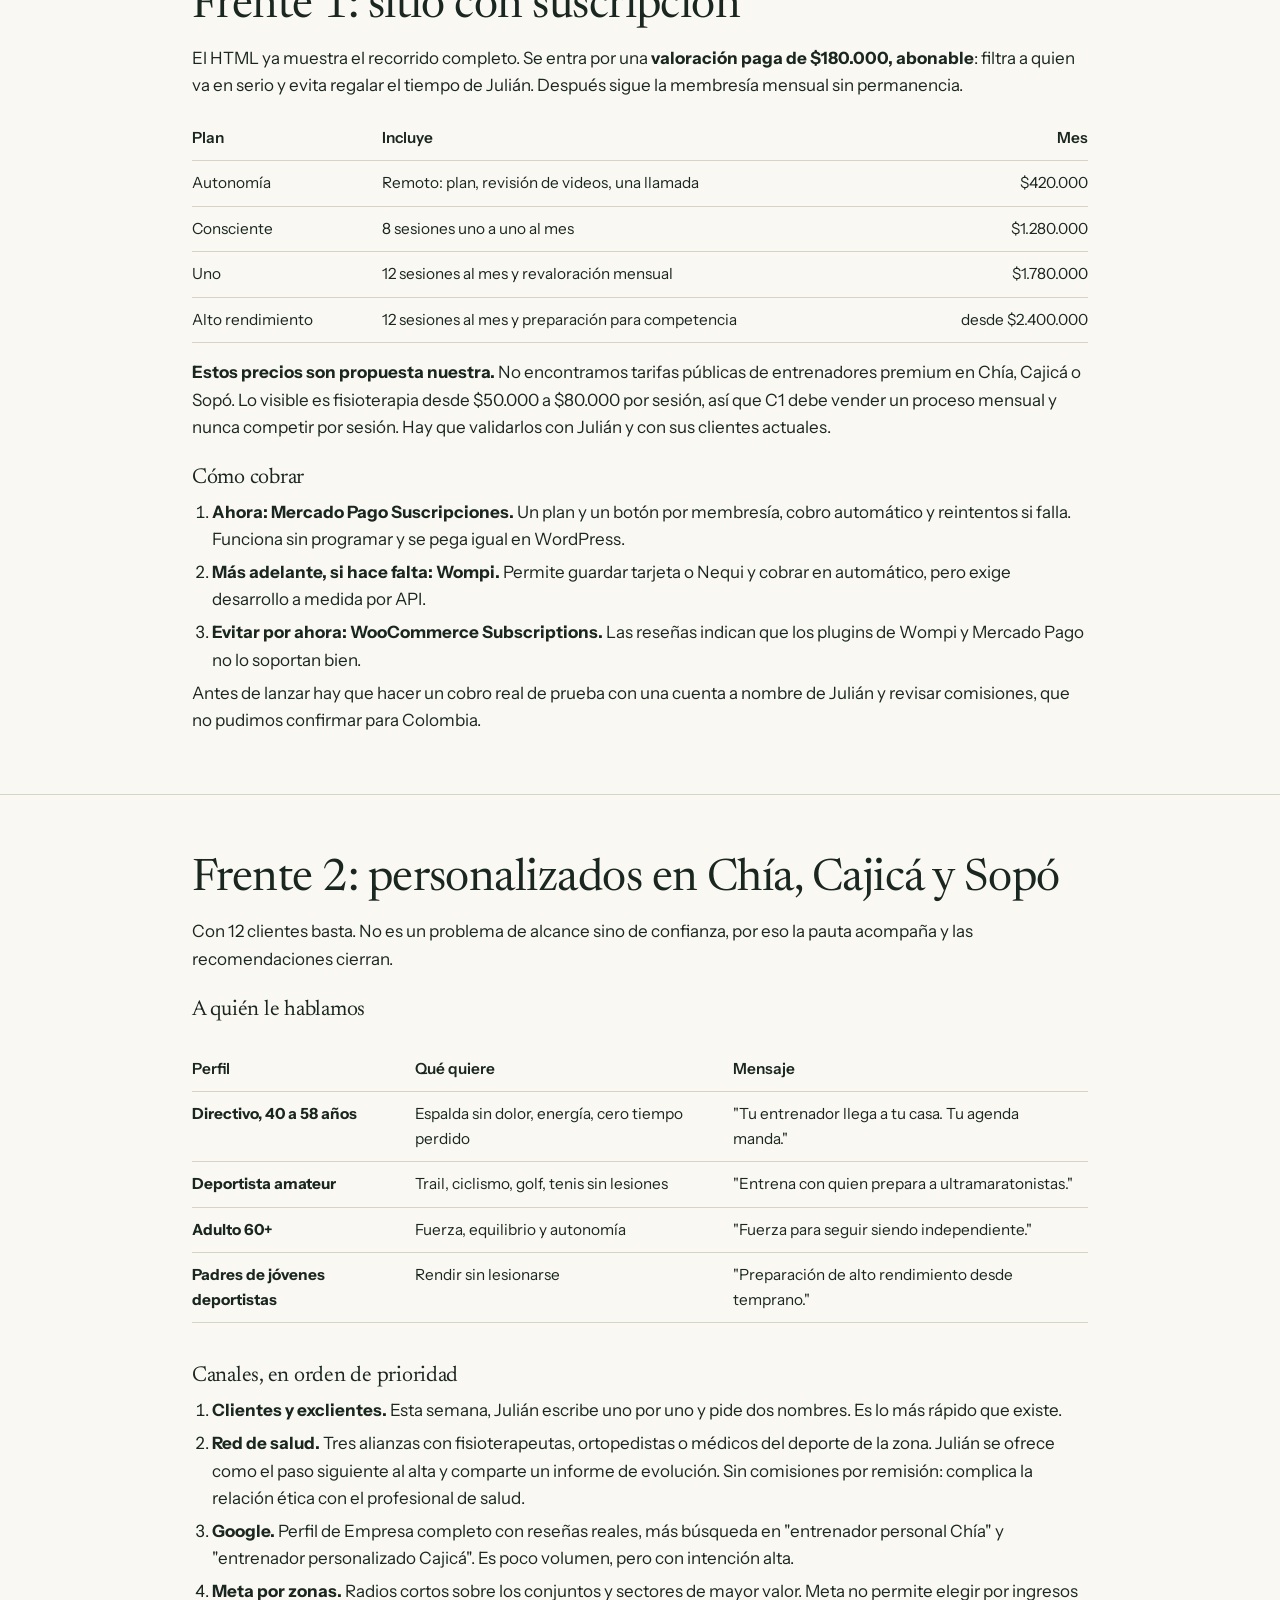
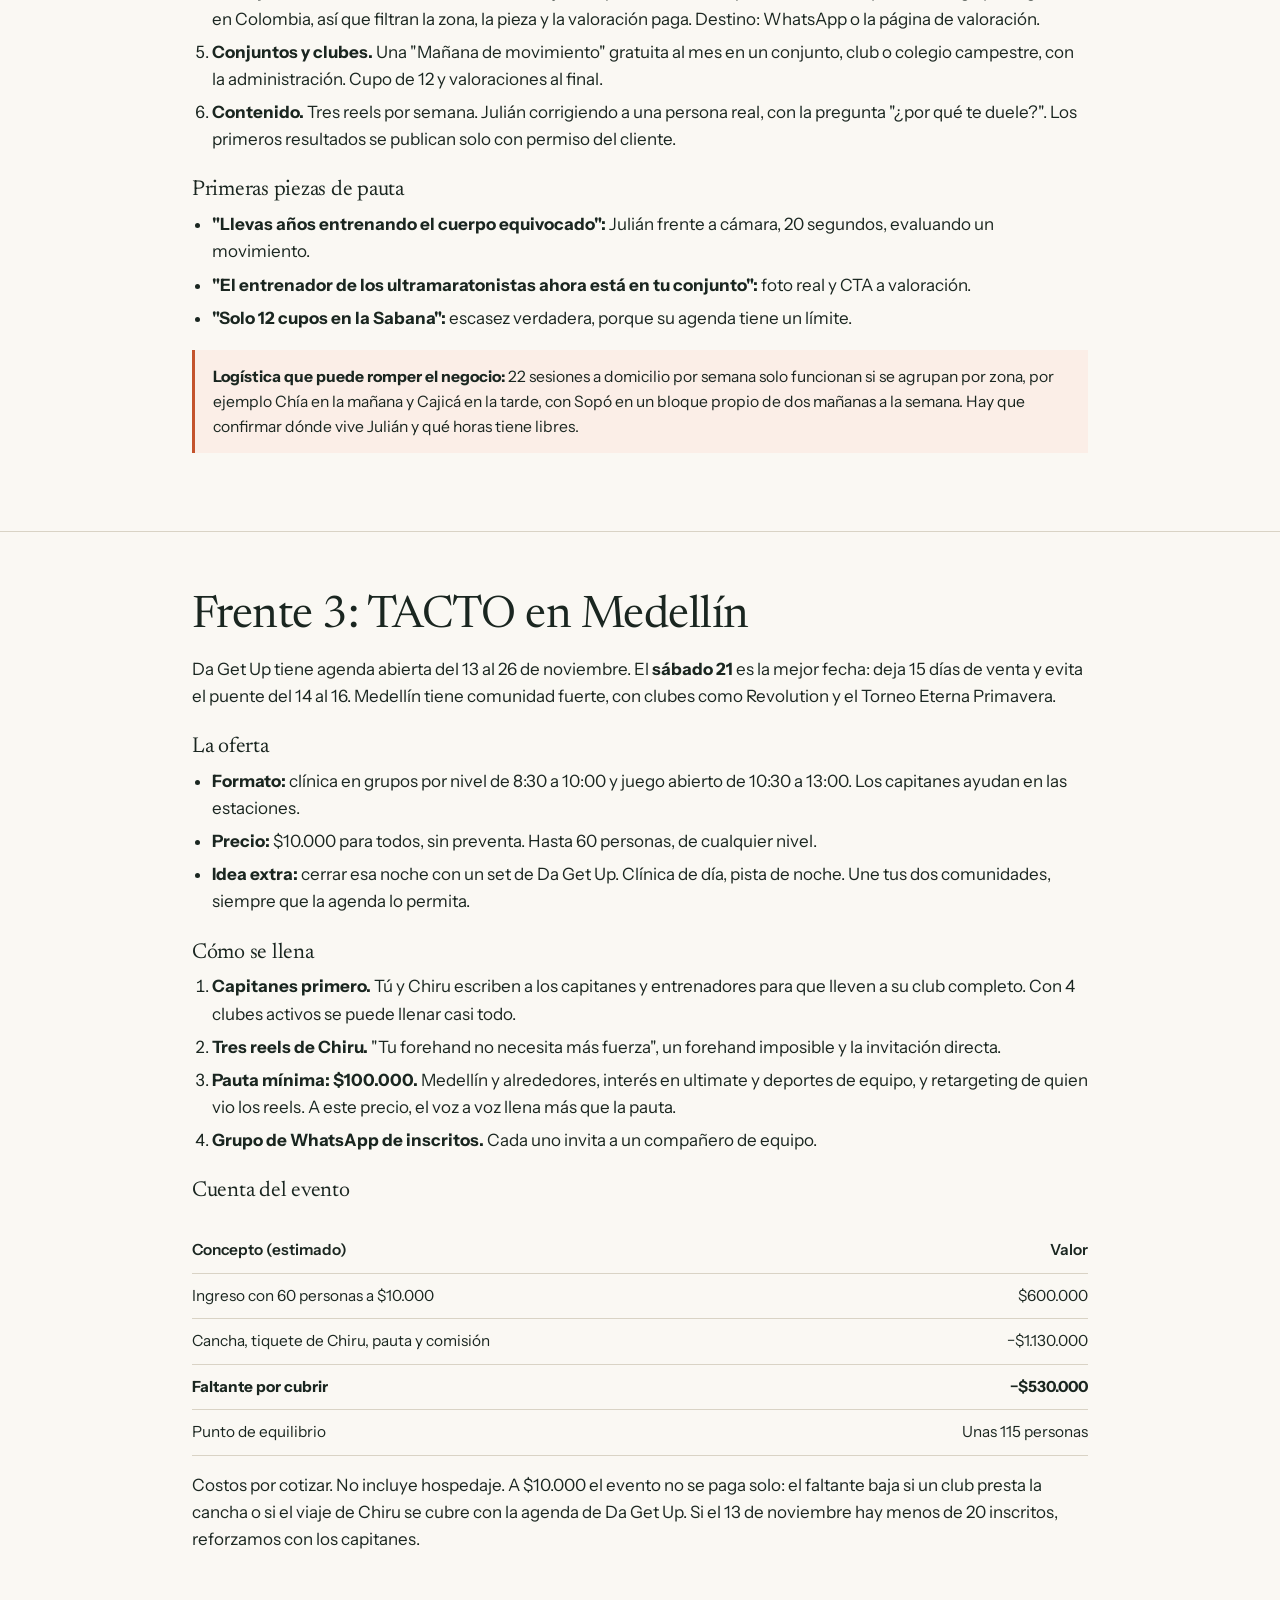
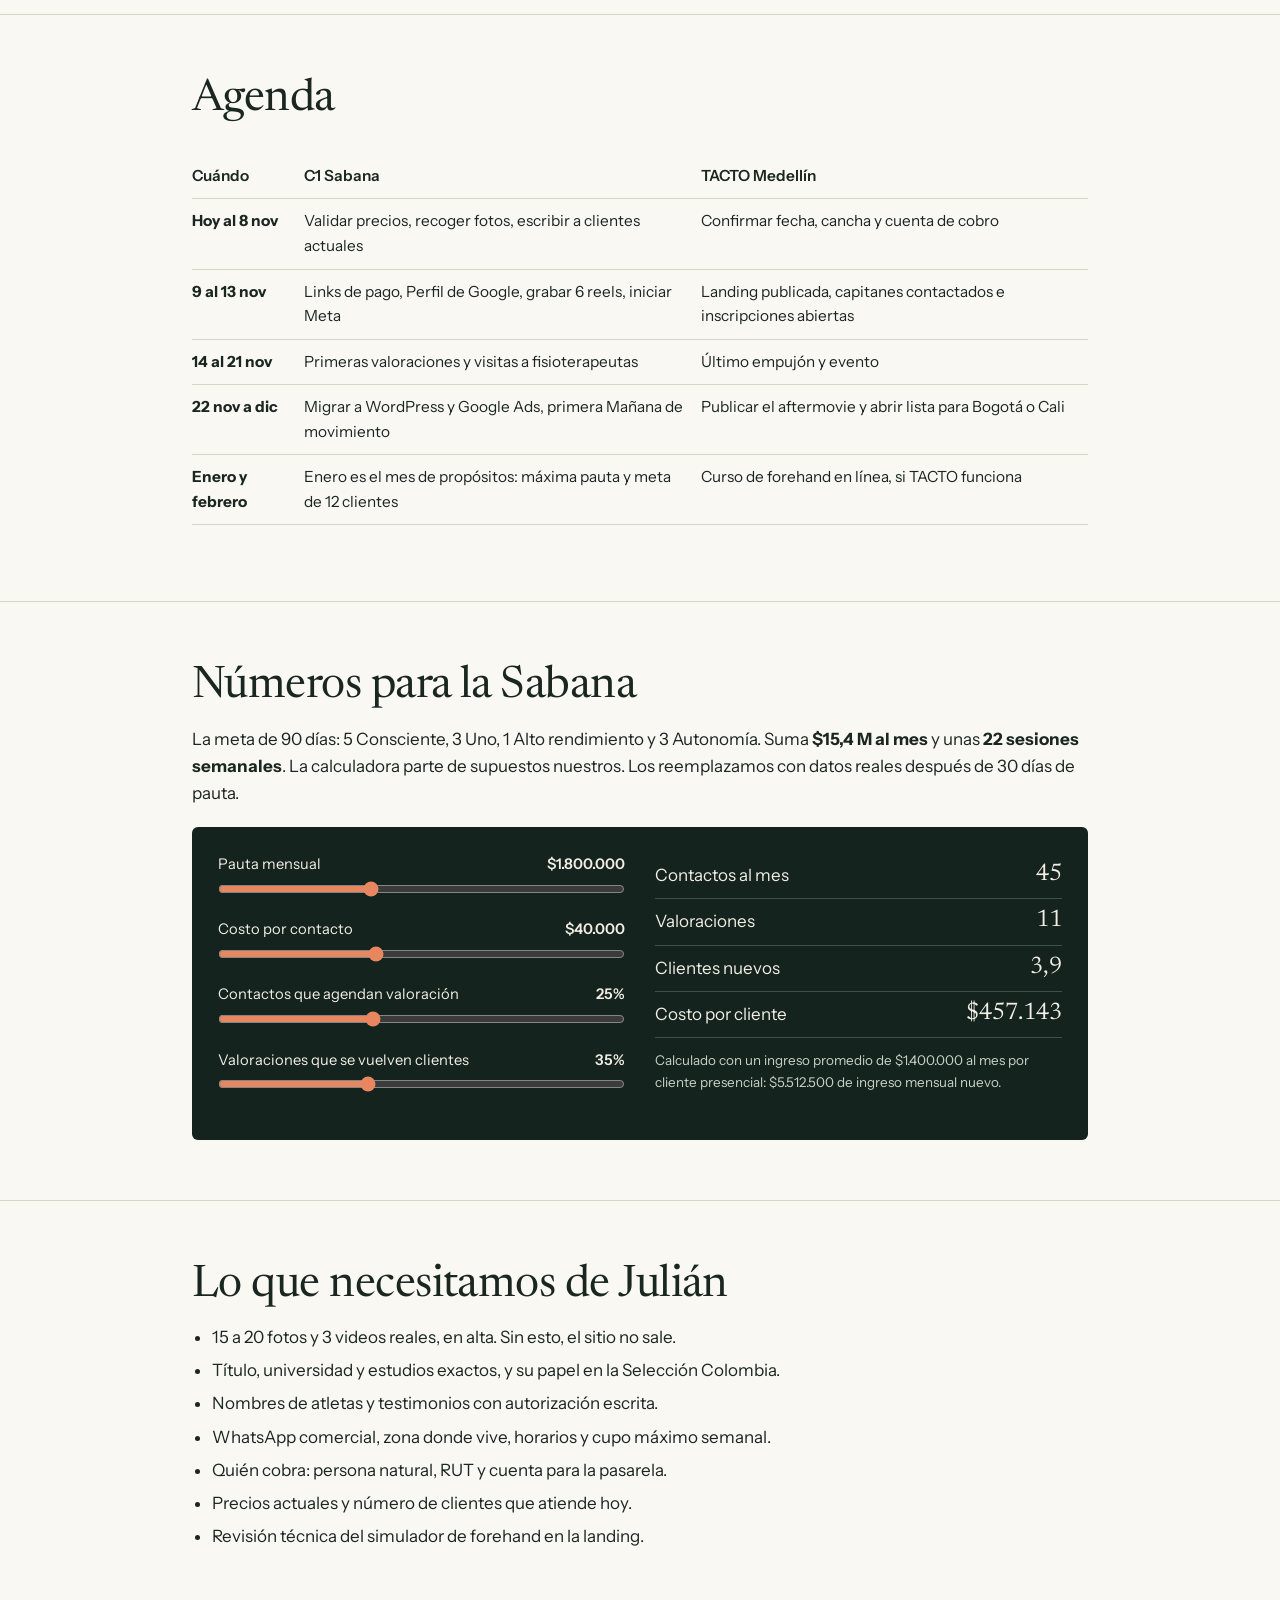
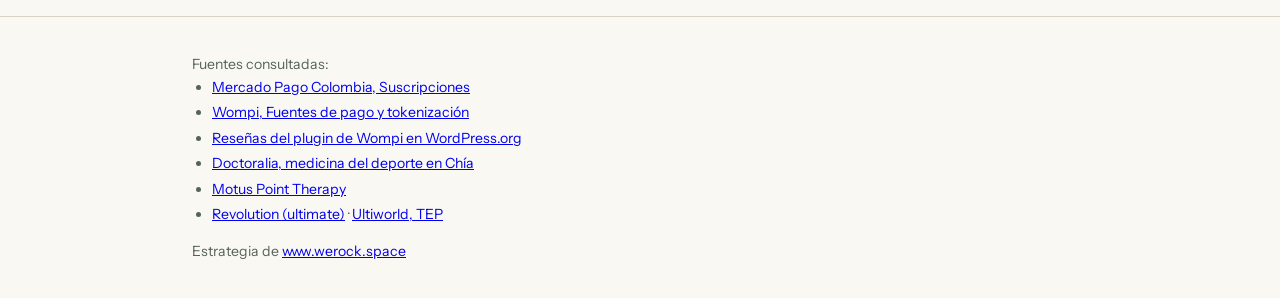
==== commit 19629740: "TACTO pasa a plan masivo de $10.000 con juego abierto Precio unico, todos los niveles, hasta 60 pers" ====
--- a/estrategia/index.html
+++ b/estrategia/index.html
@@ -65,12 +65,12 @@
 <main>
 <section id="resumen"><div class="wrap">
   <h2>Lo que proponemos</h2>
-  <p>Son dos negocios y conviene separarlos. <b>C1</b> es la renta mensual: pocos clientes, alto valor, en la Sabana. <b>TACTO</b> es un evento rápido para la comunidad de ultimate, que además da prestigio, contenido y prueba del método.</p>
+  <p>Son dos negocios y conviene separarlos. <b>C1</b> es la renta mensual: pocos clientes, alto valor, en la Sabana. <b>TACTO</b> es un plan masivo y barato para la comunidad de ultimate: no busca utilidad, busca gente, contenido y prestigio.</p>
   <table>
     <tr><th>Frente</th><th>Meta</th><th>Motor principal</th></tr>
     <tr><td><b>Web C1</b></td><td>Valoración y membresía cobradas en línea</td><td>Links de suscripción de Mercado Pago</td></tr>
     <tr><td><b>Sabana</b></td><td>12 clientes y unos $15,4 M al mes en 90 días</td><td>Referidos de salud, Google local y Meta por zonas</td></tr>
-    <tr><td><b>Medellín</b></td><td>24 cupos el sábado 21 de noviembre</td><td>Capitanes de club y reels de Chiru, con pauta de apoyo</td></tr>
+    <tr><td><b>Medellín</b></td><td>60 personas el sábado 21 de noviembre, a $10.000</td><td>Capitanes de club y reels de Chiru, con pauta mínima</td></tr>
   </table>
   <div class="demos">
     <a href="../sitio/index.html"><b>Sitio C1</b><span>Inicio</span></a>
@@ -145,26 +145,26 @@
   <p>Da Get Up tiene agenda abierta del 13 al 26 de noviembre. El <b>sábado 21</b> es la mejor fecha: deja 15 días de venta y evita el puente del 14 al 16. Medellín tiene comunidad fuerte, con clubes como Revolution y el Torneo Eterna Primavera.</p>
   <h3>La oferta</h3>
   <ul>
-    <li><b>Formato:</b> clínica de 8:30 a 11:00 y juego de 11:30 a 13:30. Video individual en cámara lenta incluido.</li>
-    <li><b>Precio:</b> preventa $110.000 hasta el 13 de noviembre, luego $140.000. Máximo 24 cupos para que Chiru corrija a cada persona.</li>
+    <li><b>Formato:</b> clínica en grupos por nivel de 8:30 a 10:00 y juego abierto de 10:30 a 13:00. Los capitanes ayudan en las estaciones.</li>
+    <li><b>Precio:</b> $10.000 para todos, sin preventa. Hasta 60 personas, de cualquier nivel.</li>
     <li><b>Idea extra:</b> cerrar esa noche con un set de Da Get Up. Clínica de día, pista de noche. Une tus dos comunidades, siempre que la agenda lo permita.</li>
   </ul>
   <h3>Cómo se llena</h3>
   <ol>
-    <li><b>Capitanes primero.</b> Tú y Chiru escriben a los capitanes y entrenadores de los clubes con un cupo de cortesía a cambio de mover su grupo. Con 4 clubes activos se puede llenar casi todo.</li>
+    <li><b>Capitanes primero.</b> Tú y Chiru escriben a los capitanes y entrenadores para que lleven a su club completo. Con 4 clubes activos se puede llenar casi todo.</li>
     <li><b>Tres reels de Chiru.</b> "Tu forehand no necesita más fuerza", un forehand imposible y la invitación directa.</li>
-    <li><b>Pauta de apoyo: $400.000.</b> Medellín y alrededores, interés en ultimate, y retargeting de quien vio los reels. Es una comunidad pequeña: más dinero no compra más jugadores.</li>
+    <li><b>Pauta mínima: $100.000.</b> Medellín y alrededores, interés en ultimate y deportes de equipo, y retargeting de quien vio los reels. A este precio, el voz a voz llena más que la pauta.</li>
     <li><b>Grupo de WhatsApp de inscritos.</b> Cada uno invita a un compañero de equipo.</li>
   </ol>
   <h3>Cuenta del evento</h3>
   <div class="scroll"><table>
     <tr><th>Concepto (estimado)</th><th class="n">Valor</th></tr>
-    <tr><td>Ingreso con 24 cupos, promedio $125.000</td><td class="n">$3.000.000</td></tr>
-    <tr><td>Cancha, tiquete de Chiru, hidratación, pauta y comisión</td><td class="n">−$1.600.000</td></tr>
-    <tr><td><b>Queda para repartir</b></td><td class="n"><b>$1.400.000</b></td></tr>
-    <tr><td>Punto de equilibrio</td><td class="n">13 cupos</td></tr>
-  </table></div>
-  <p>Costos por cotizar. No incluye hospedaje. Si el 13 de noviembre no hay al menos 8 cupos pagos, conviene replantear la fecha.</p>
+    <tr><td>Ingreso con 60 personas a $10.000</td><td class="n">$600.000</td></tr>
+    <tr><td>Cancha, tiquete de Chiru, pauta y comisión</td><td class="n">−$1.130.000</td></tr>
+    <tr><td><b>Faltante por cubrir</b></td><td class="n"><b>−$530.000</b></td></tr>
+    <tr><td>Punto de equilibrio</td><td class="n">Unas 115 personas</td></tr>
+  </table></div>
+  <p>Costos por cotizar. No incluye hospedaje. A $10.000 el evento no se paga solo: el faltante baja si un club presta la cancha o si el viaje de Chiru se cubre con la agenda de Da Get Up. Si el 13 de noviembre hay menos de 20 inscritos, reforzamos con los capitanes.</p>
 </div></section>
 
 <section id="agenda"><div class="wrap">
@@ -172,8 +172,8 @@
   <div class="scroll"><table>
     <tr><th>Cuándo</th><th>C1 Sabana</th><th>TACTO Medellín</th></tr>
     <tr><td><b>Hoy al 8 nov</b></td><td>Validar precios, recoger fotos, escribir a clientes actuales</td><td>Confirmar fecha, cancha y cuenta de cobro</td></tr>
-    <tr><td><b>9 al 13 nov</b></td><td>Links de pago, Perfil de Google, grabar 6 reels, iniciar Meta</td><td>Landing publicada, capitanes contactados, preventa y pauta</td></tr>
-    <tr><td><b>14 al 21 nov</b></td><td>Primeras valoraciones y visitas a fisioterapeutas</td><td>Precio general, último empujón y evento</td></tr>
+    <tr><td><b>9 al 13 nov</b></td><td>Links de pago, Perfil de Google, grabar 6 reels, iniciar Meta</td><td>Landing publicada, capitanes contactados e inscripciones abiertas</td></tr>
+    <tr><td><b>14 al 21 nov</b></td><td>Primeras valoraciones y visitas a fisioterapeutas</td><td>Último empujón y evento</td></tr>
     <tr><td><b>22 nov a dic</b></td><td>Migrar a WordPress y Google Ads, primera Mañana de movimiento</td><td>Publicar el aftermovie y abrir lista para Bogotá o Cali</td></tr>
     <tr><td><b>Enero y febrero</b></td><td>Enero es el mes de propósitos: máxima pauta y meta de 12 clientes</td><td>Curso de forehand en línea, si TACTO funciona</td></tr>
   </table></div>
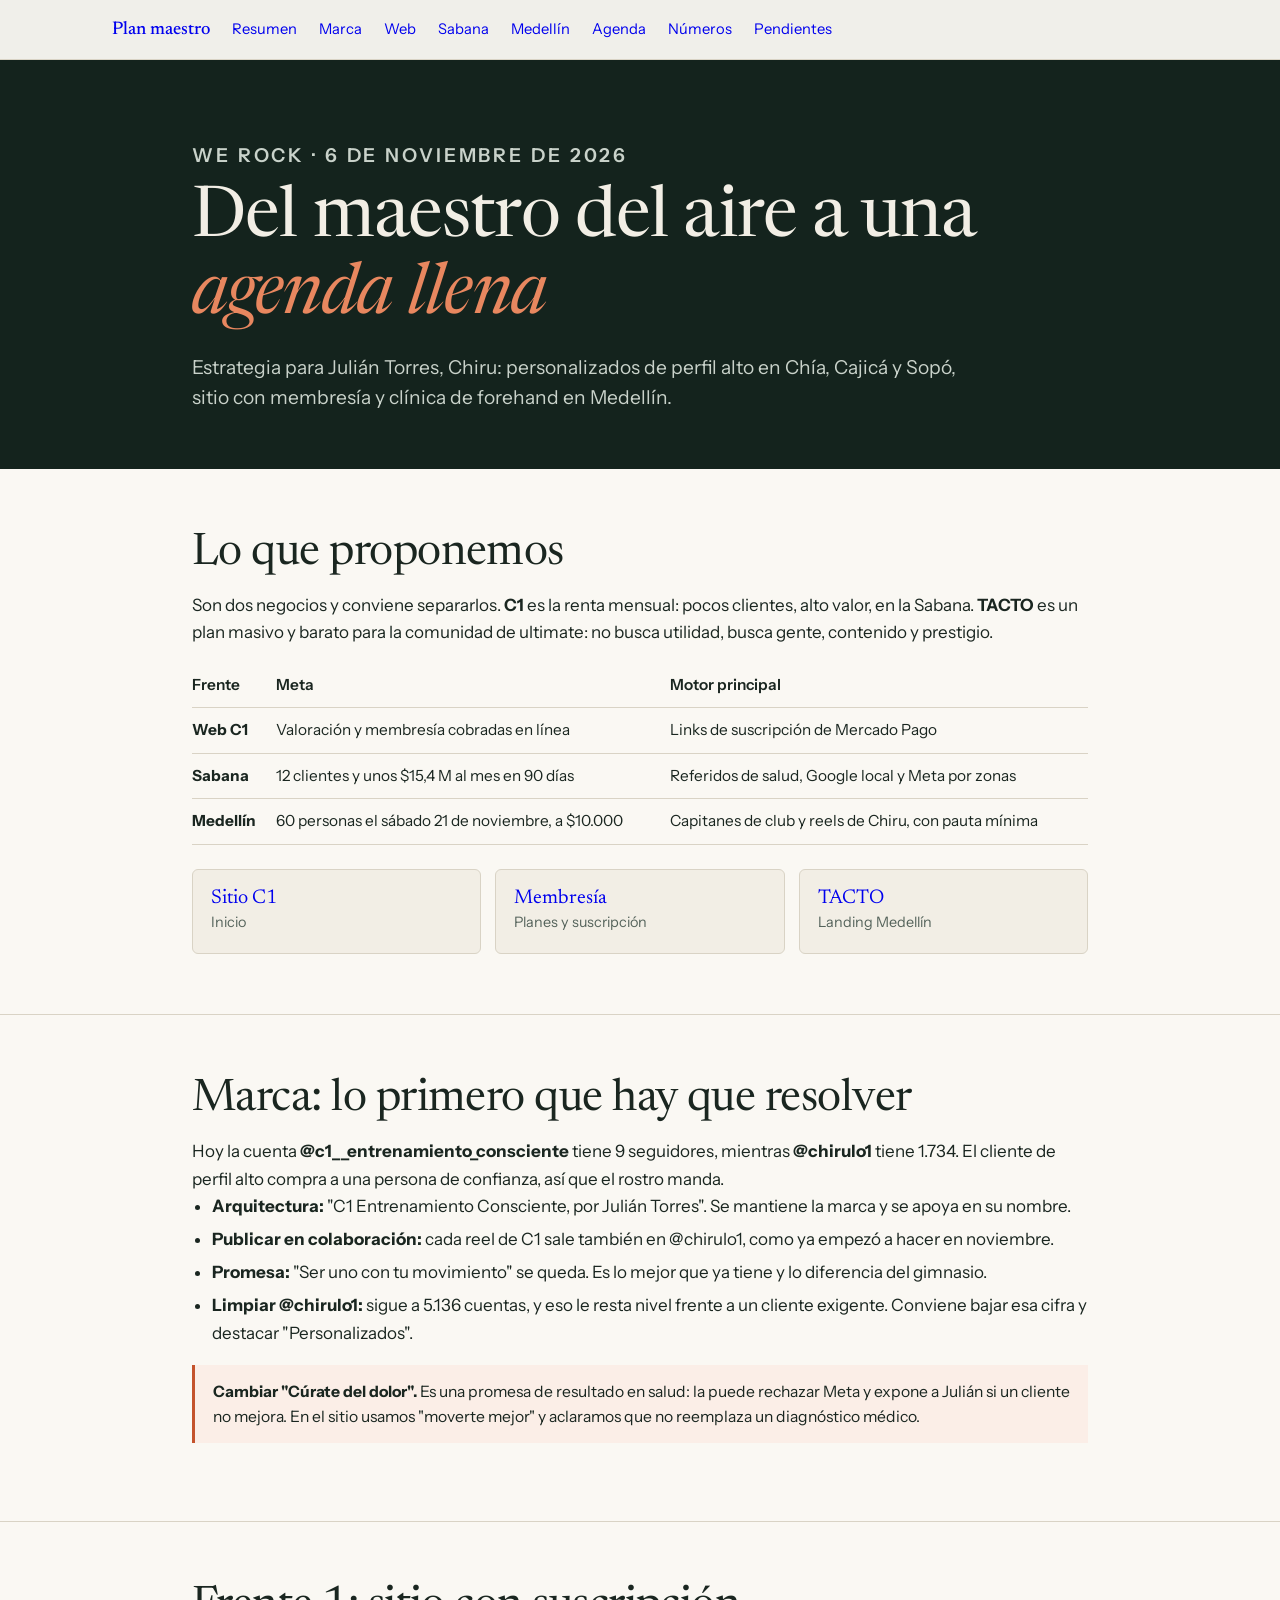
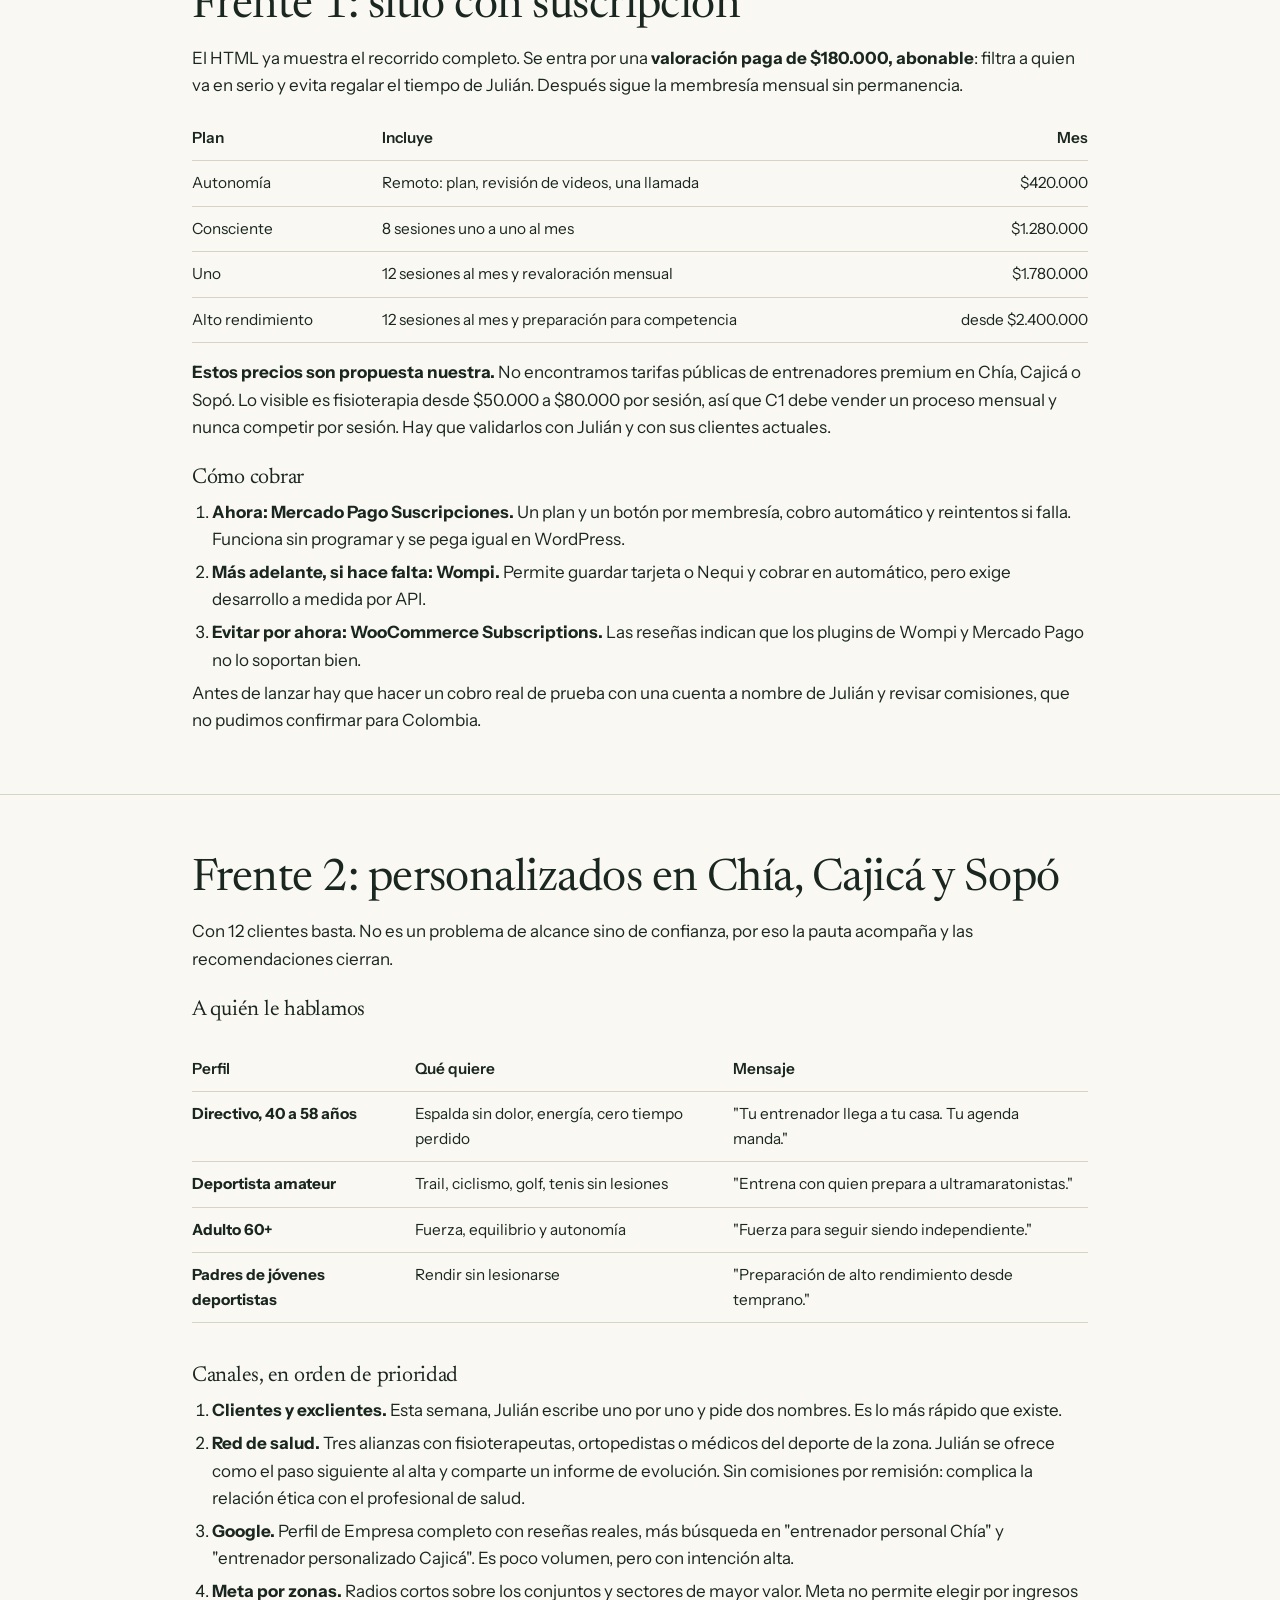
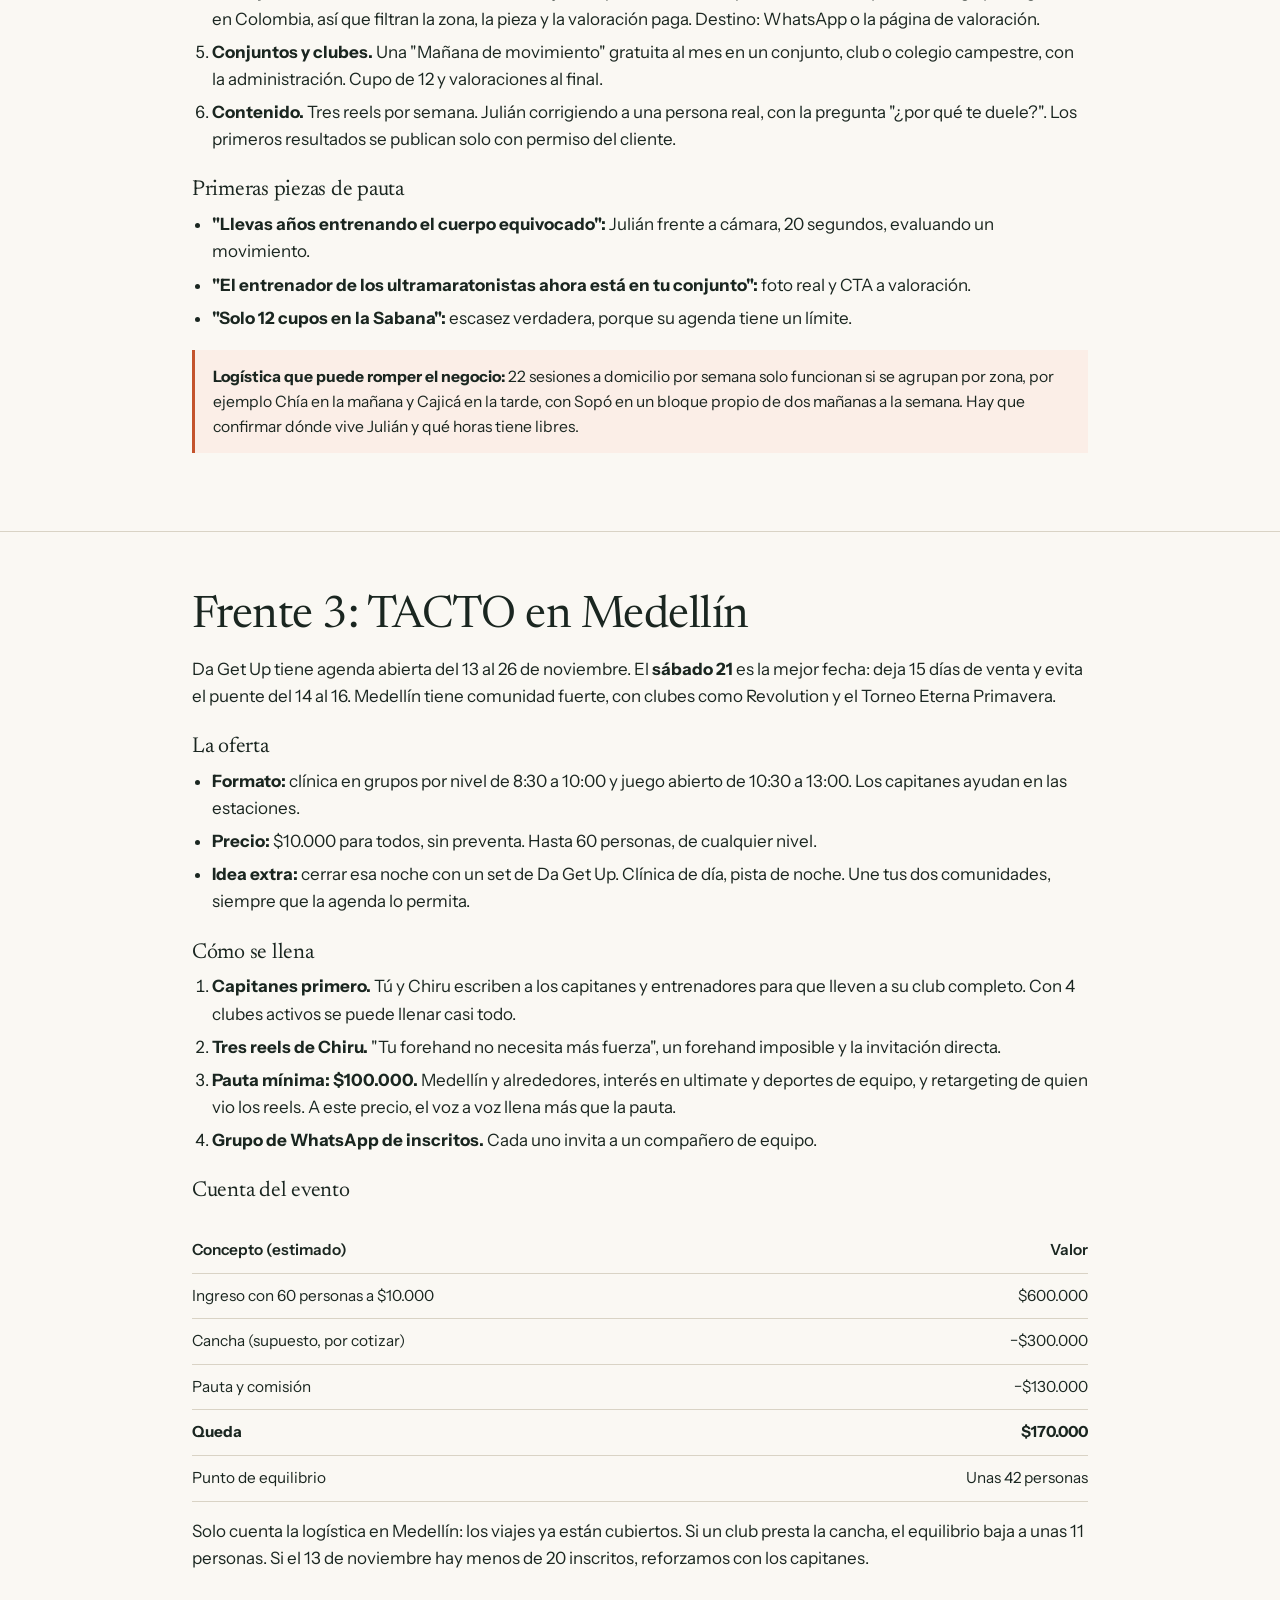
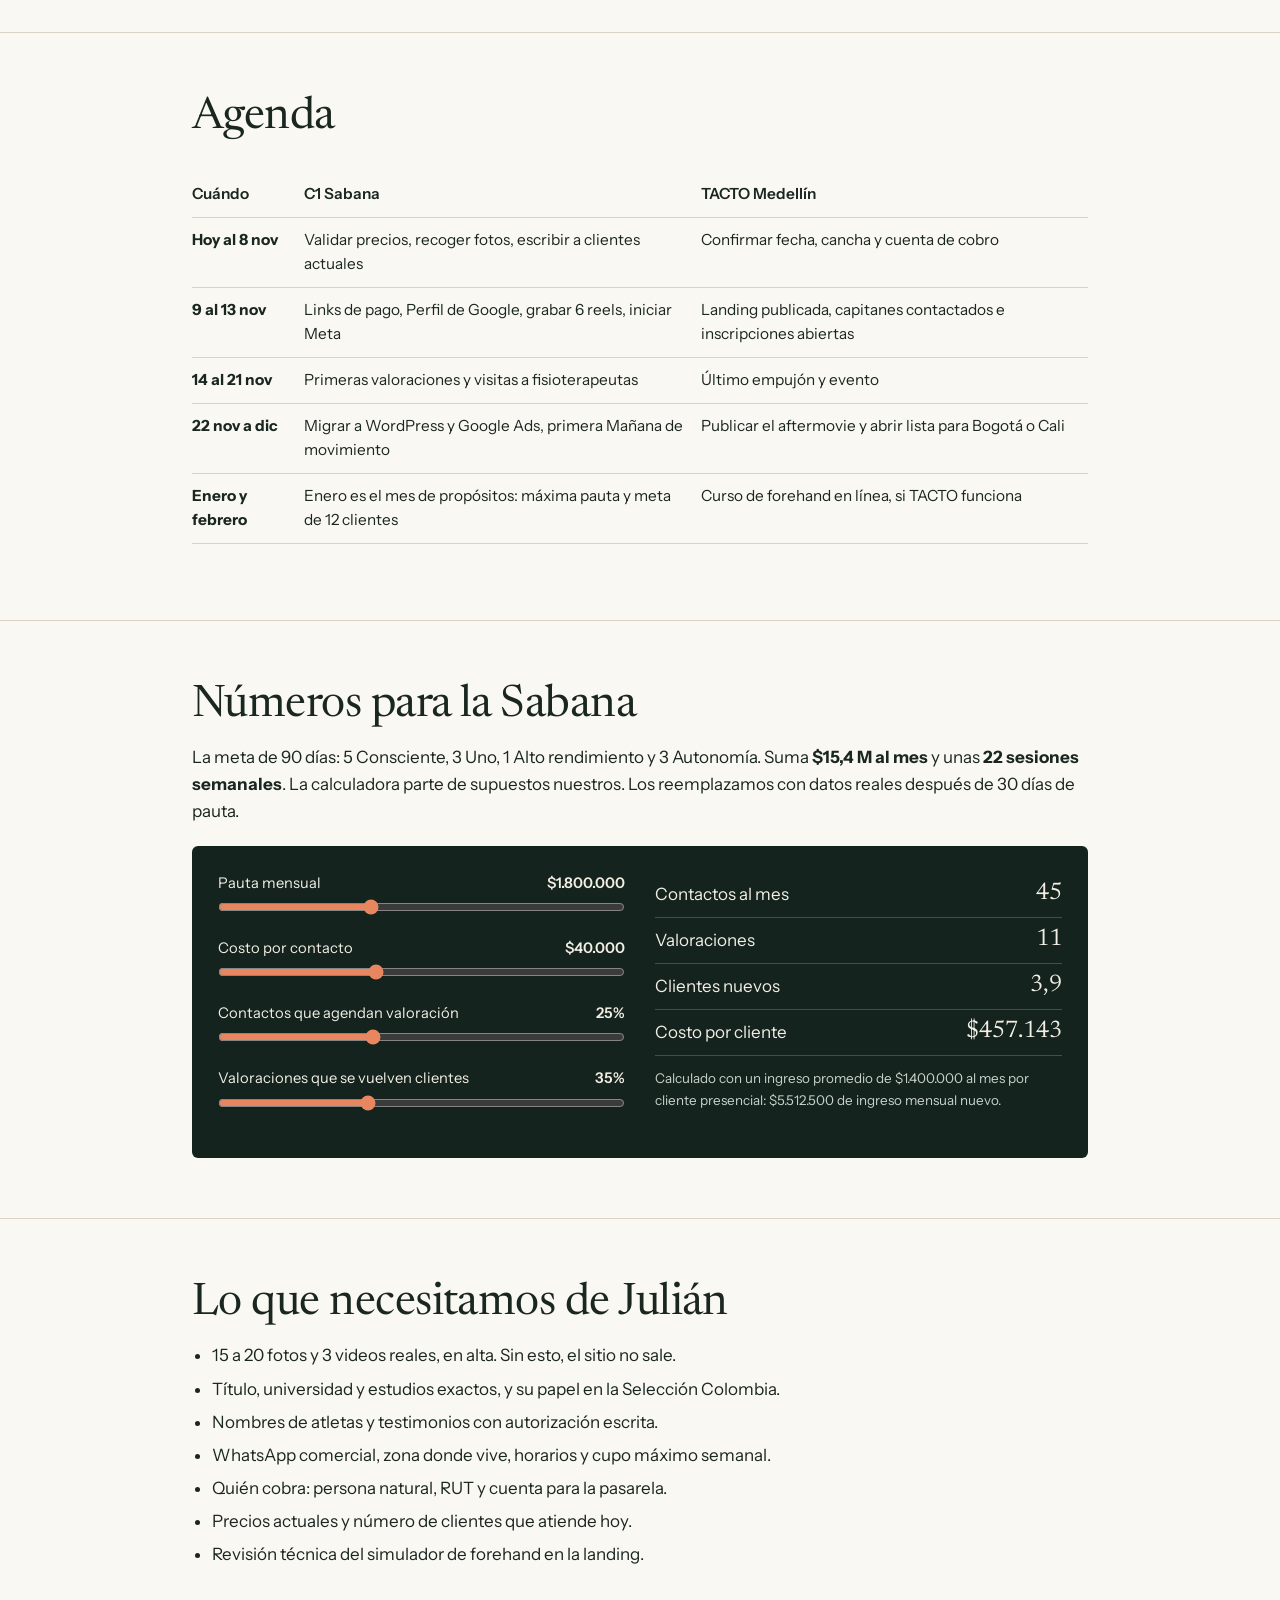
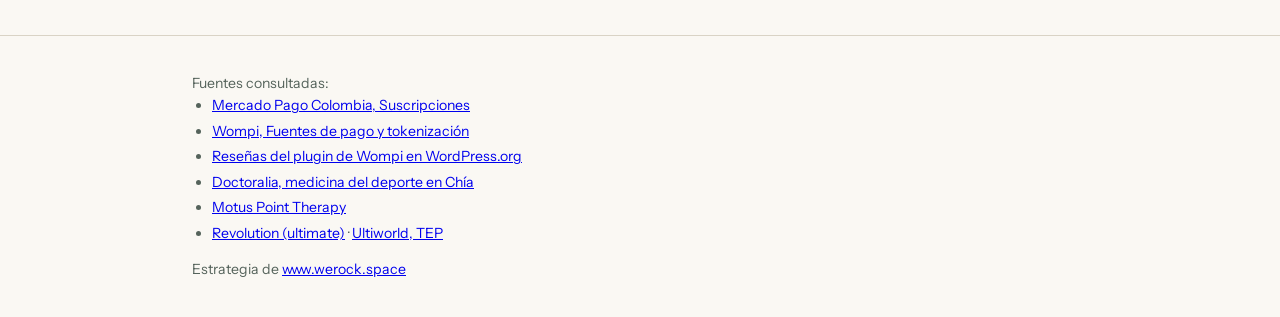
==== commit 7dbeb1ab: "Cuenta de TACTO solo con logistica en Medellin Los viajes ya estan cubiertos, asi que salen tiquete " ====
--- a/estrategia/index.html
+++ b/estrategia/index.html
@@ -160,11 +160,12 @@
   <div class="scroll"><table>
     <tr><th>Concepto (estimado)</th><th class="n">Valor</th></tr>
     <tr><td>Ingreso con 60 personas a $10.000</td><td class="n">$600.000</td></tr>
-    <tr><td>Cancha, tiquete de Chiru, pauta y comisión</td><td class="n">−$1.130.000</td></tr>
-    <tr><td><b>Faltante por cubrir</b></td><td class="n"><b>−$530.000</b></td></tr>
-    <tr><td>Punto de equilibrio</td><td class="n">Unas 115 personas</td></tr>
-  </table></div>
-  <p>Costos por cotizar. No incluye hospedaje. A $10.000 el evento no se paga solo: el faltante baja si un club presta la cancha o si el viaje de Chiru se cubre con la agenda de Da Get Up. Si el 13 de noviembre hay menos de 20 inscritos, reforzamos con los capitanes.</p>
+    <tr><td>Cancha (supuesto, por cotizar)</td><td class="n">−$300.000</td></tr>
+    <tr><td>Pauta y comisión</td><td class="n">−$130.000</td></tr>
+    <tr><td><b>Queda</b></td><td class="n"><b>$170.000</b></td></tr>
+    <tr><td>Punto de equilibrio</td><td class="n">Unas 42 personas</td></tr>
+  </table></div>
+  <p>Solo cuenta la logística en Medellín: los viajes ya están cubiertos. Si un club presta la cancha, el equilibrio baja a unas 11 personas. Si el 13 de noviembre hay menos de 20 inscritos, reforzamos con los capitanes.</p>
 </div></section>
 
 <section id="agenda"><div class="wrap">
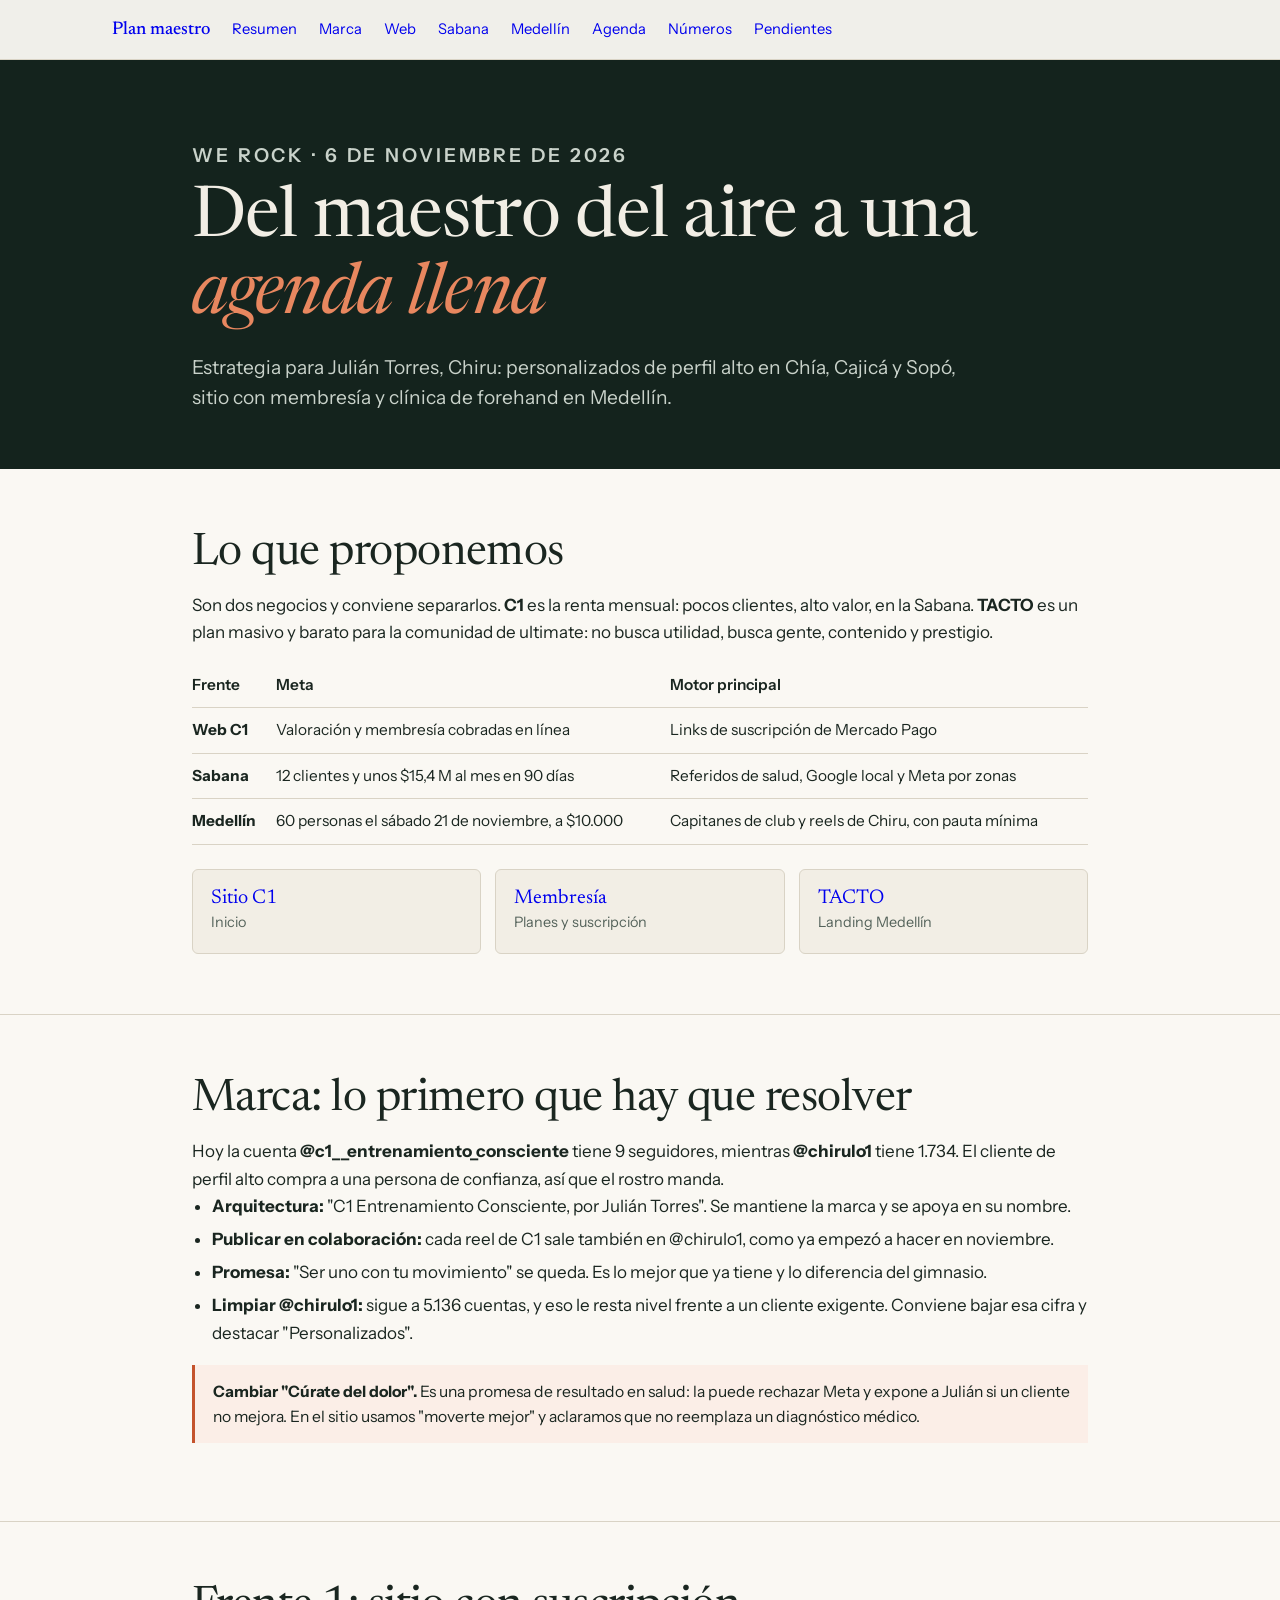
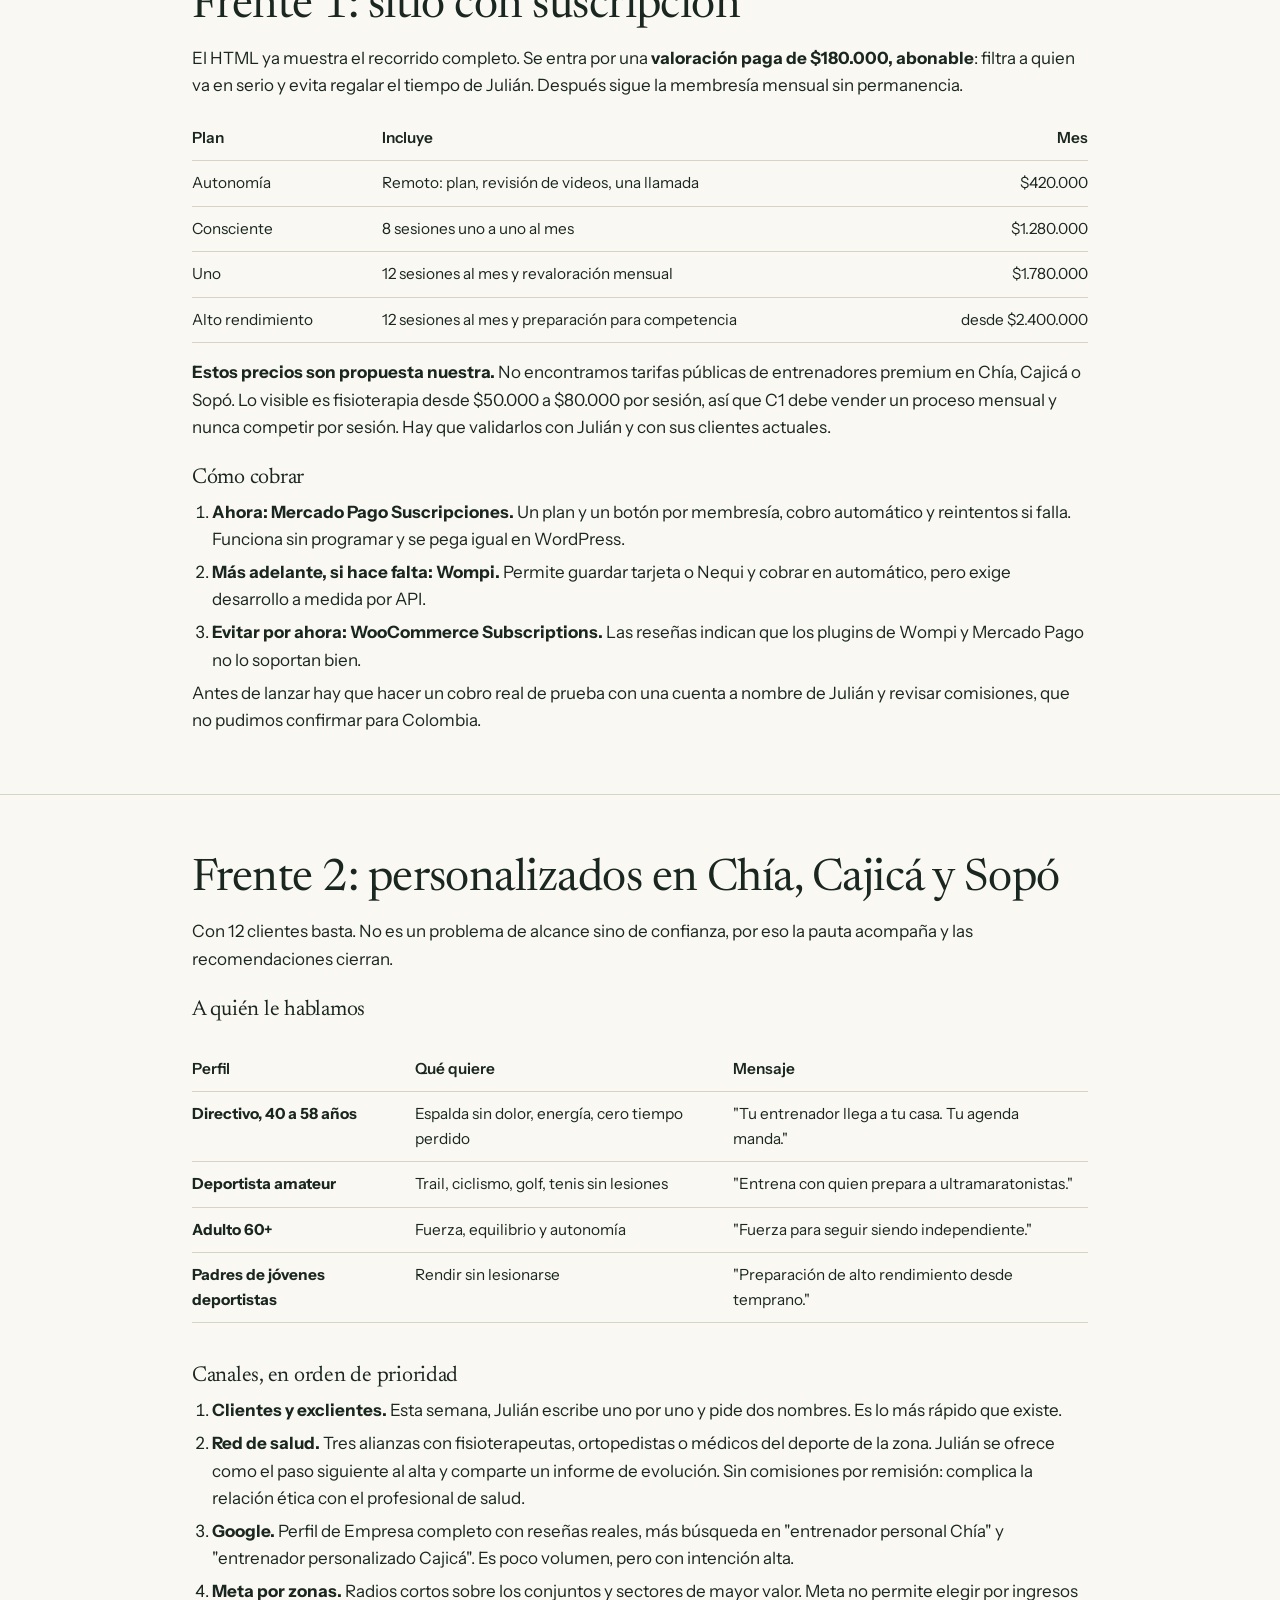
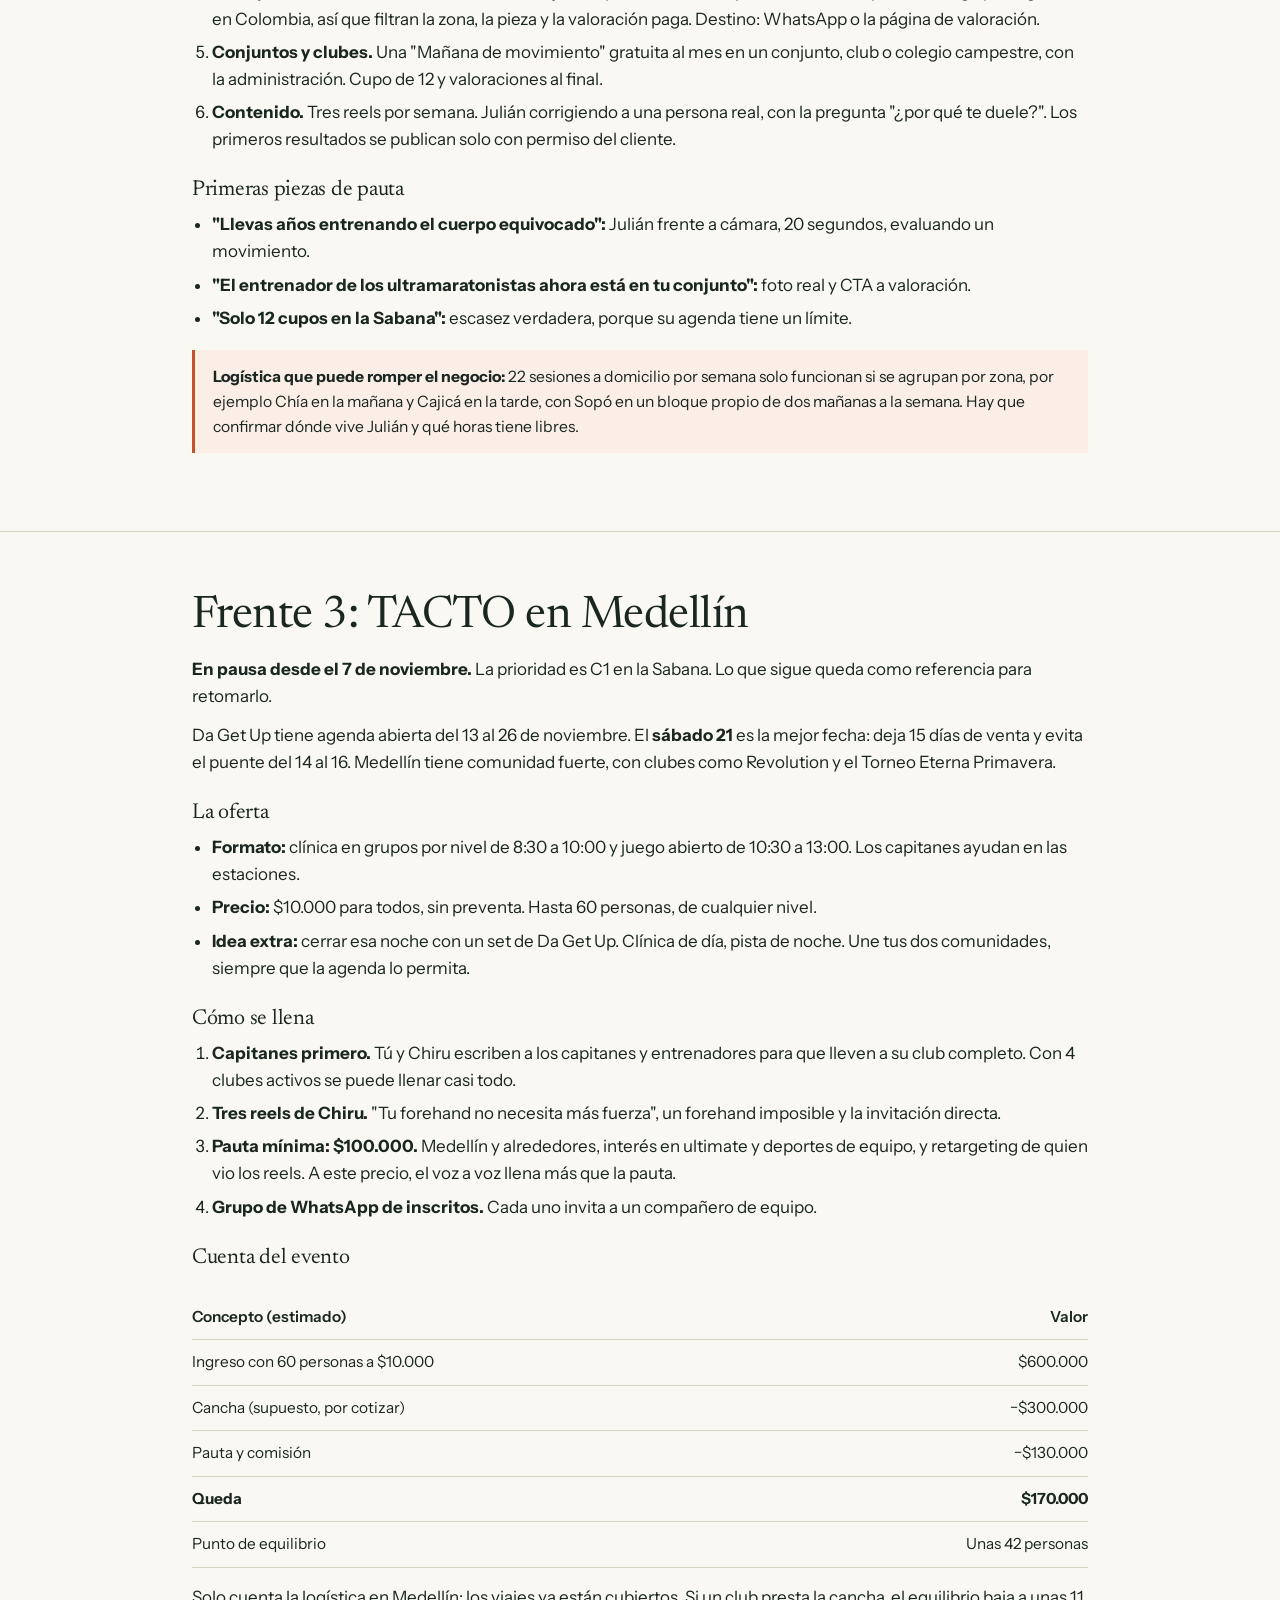
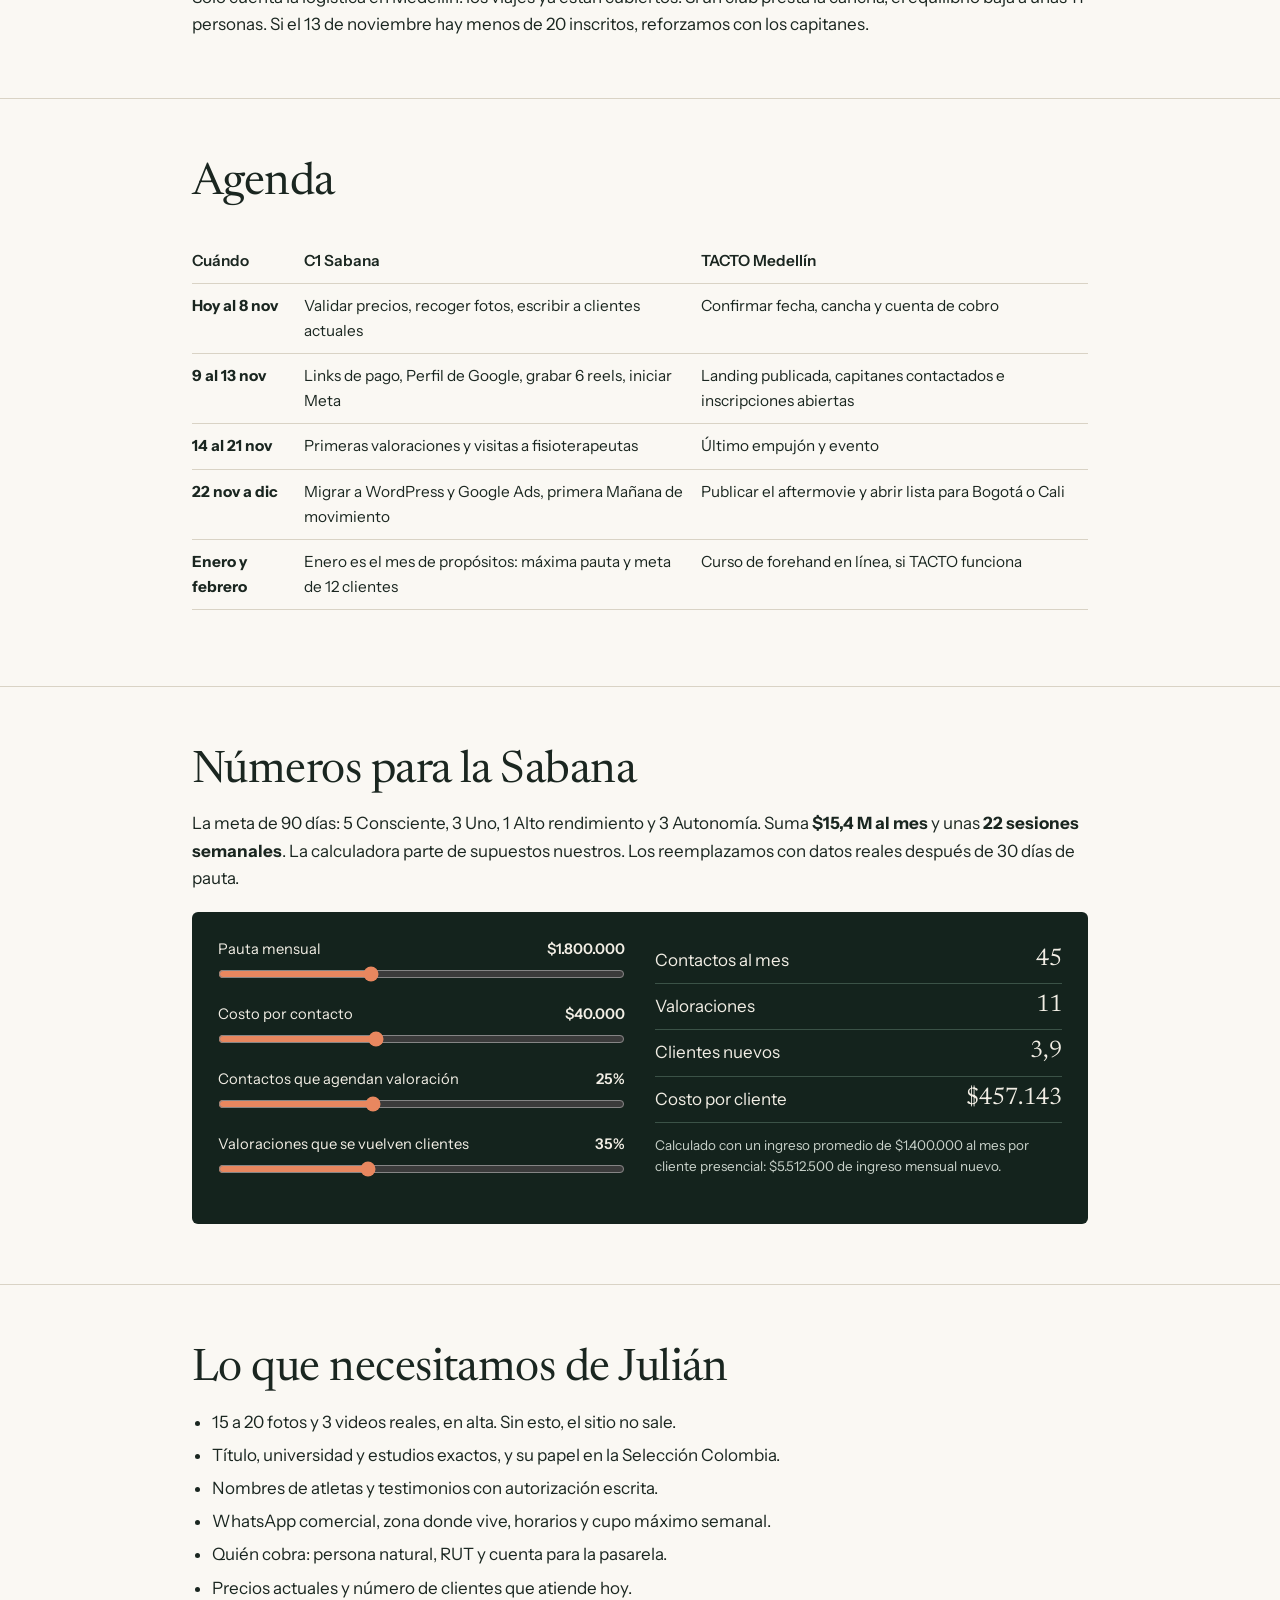
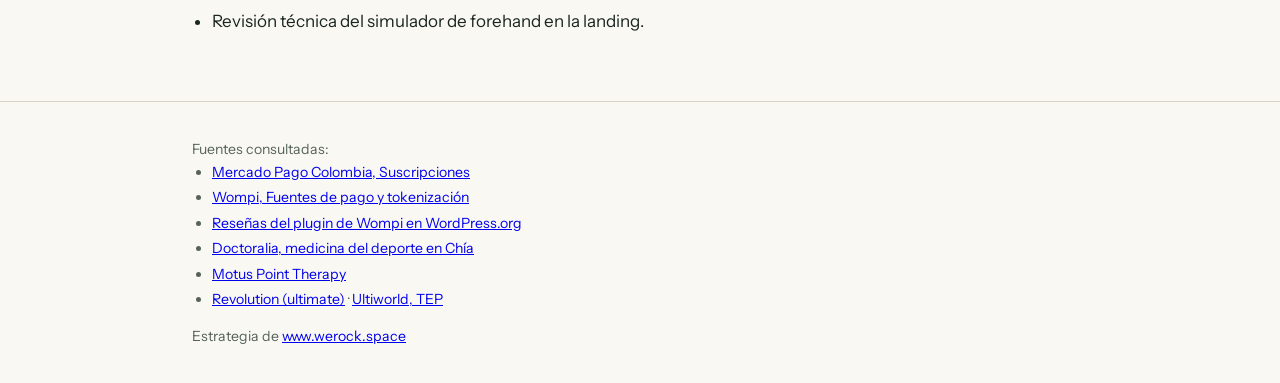
==== commit 56f7829f: "Pausa TACTO y centra el plan maestro en C1 Sabana Co-Authored-By: Claude Opus 5.5 <noreply@anthropic" ====
--- a/estrategia/index.html
+++ b/estrategia/index.html
@@ -142,6 +142,7 @@
 
 <section id="medellin"><div class="wrap">
   <h2>Frente 3: TACTO en Medellín</h2>
+  <p><b>En pausa desde el 7 de noviembre.</b> La prioridad es C1 en la Sabana. Lo que sigue queda como referencia para retomarlo.</p>
   <p>Da Get Up tiene agenda abierta del 13 al 26 de noviembre. El <b>sábado 21</b> es la mejor fecha: deja 15 días de venta y evita el puente del 14 al 16. Medellín tiene comunidad fuerte, con clubes como Revolution y el Torneo Eterna Primavera.</p>
   <h3>La oferta</h3>
   <ul>
